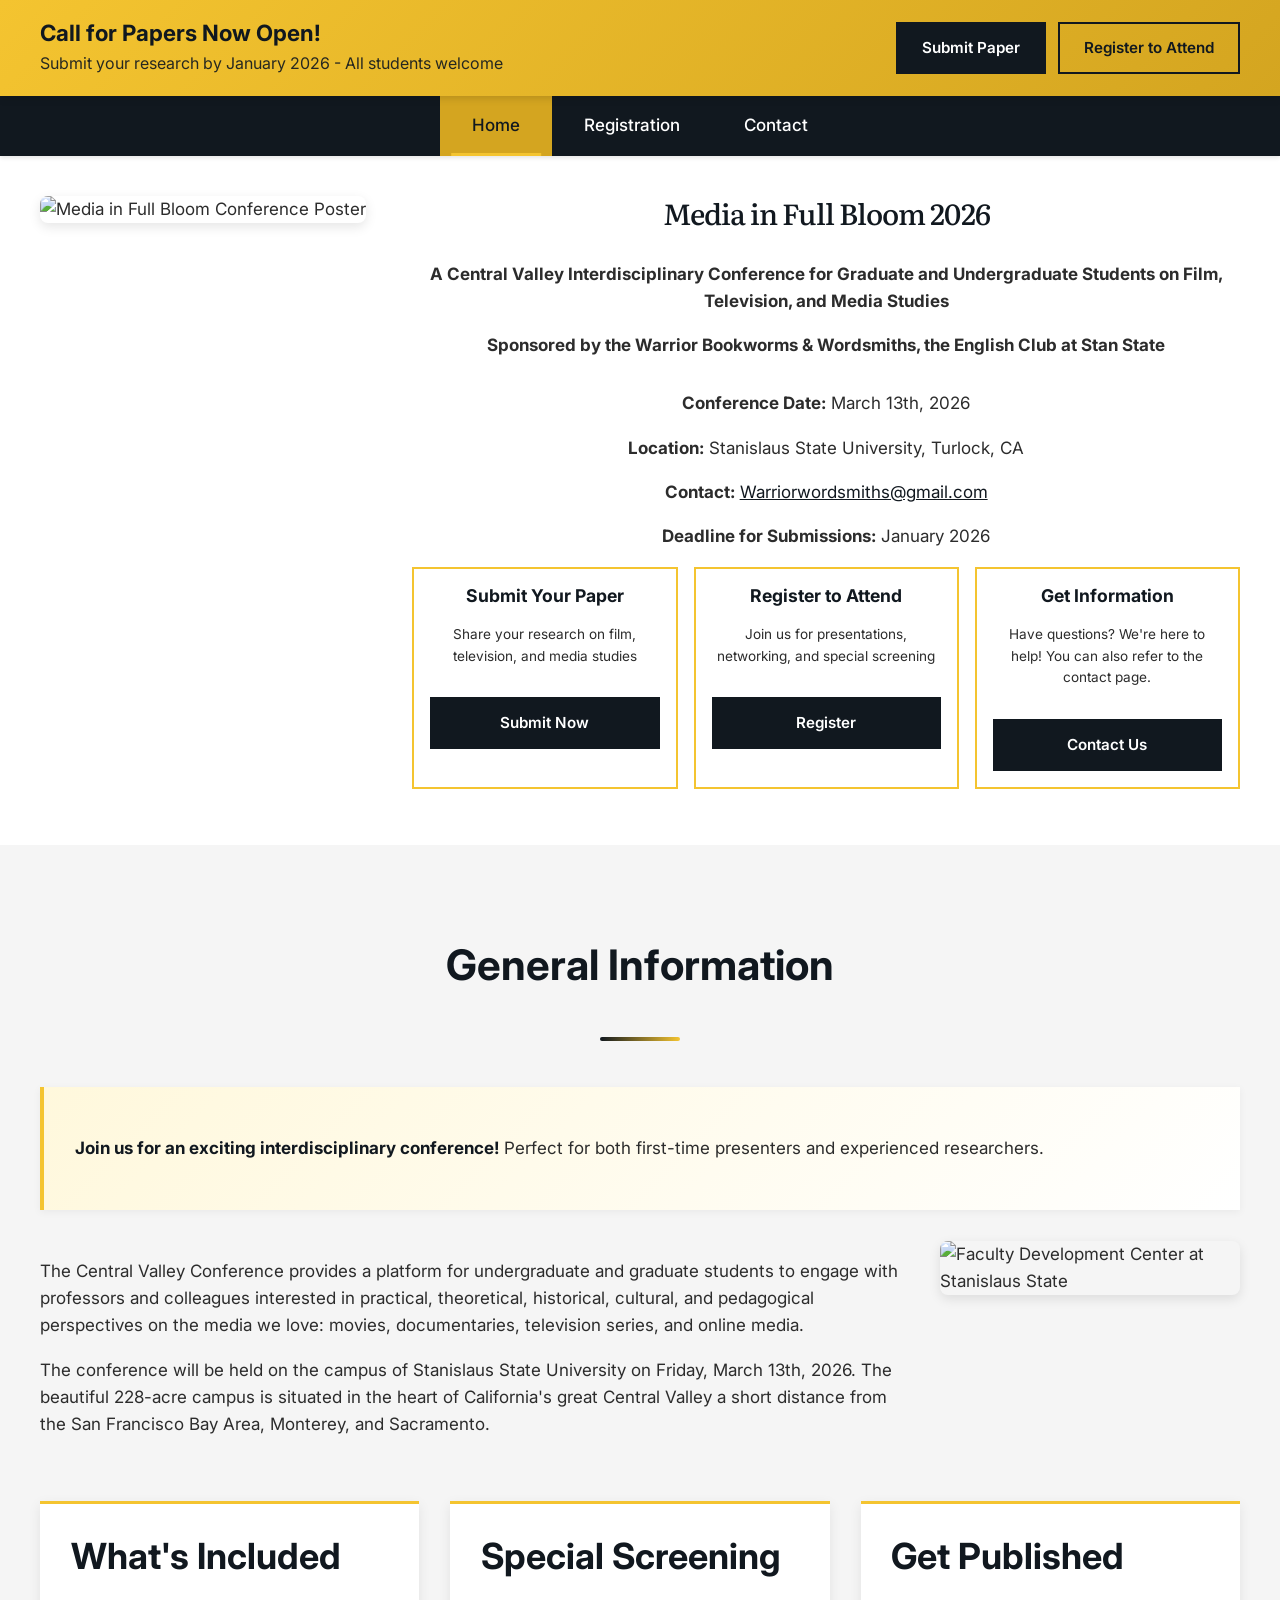
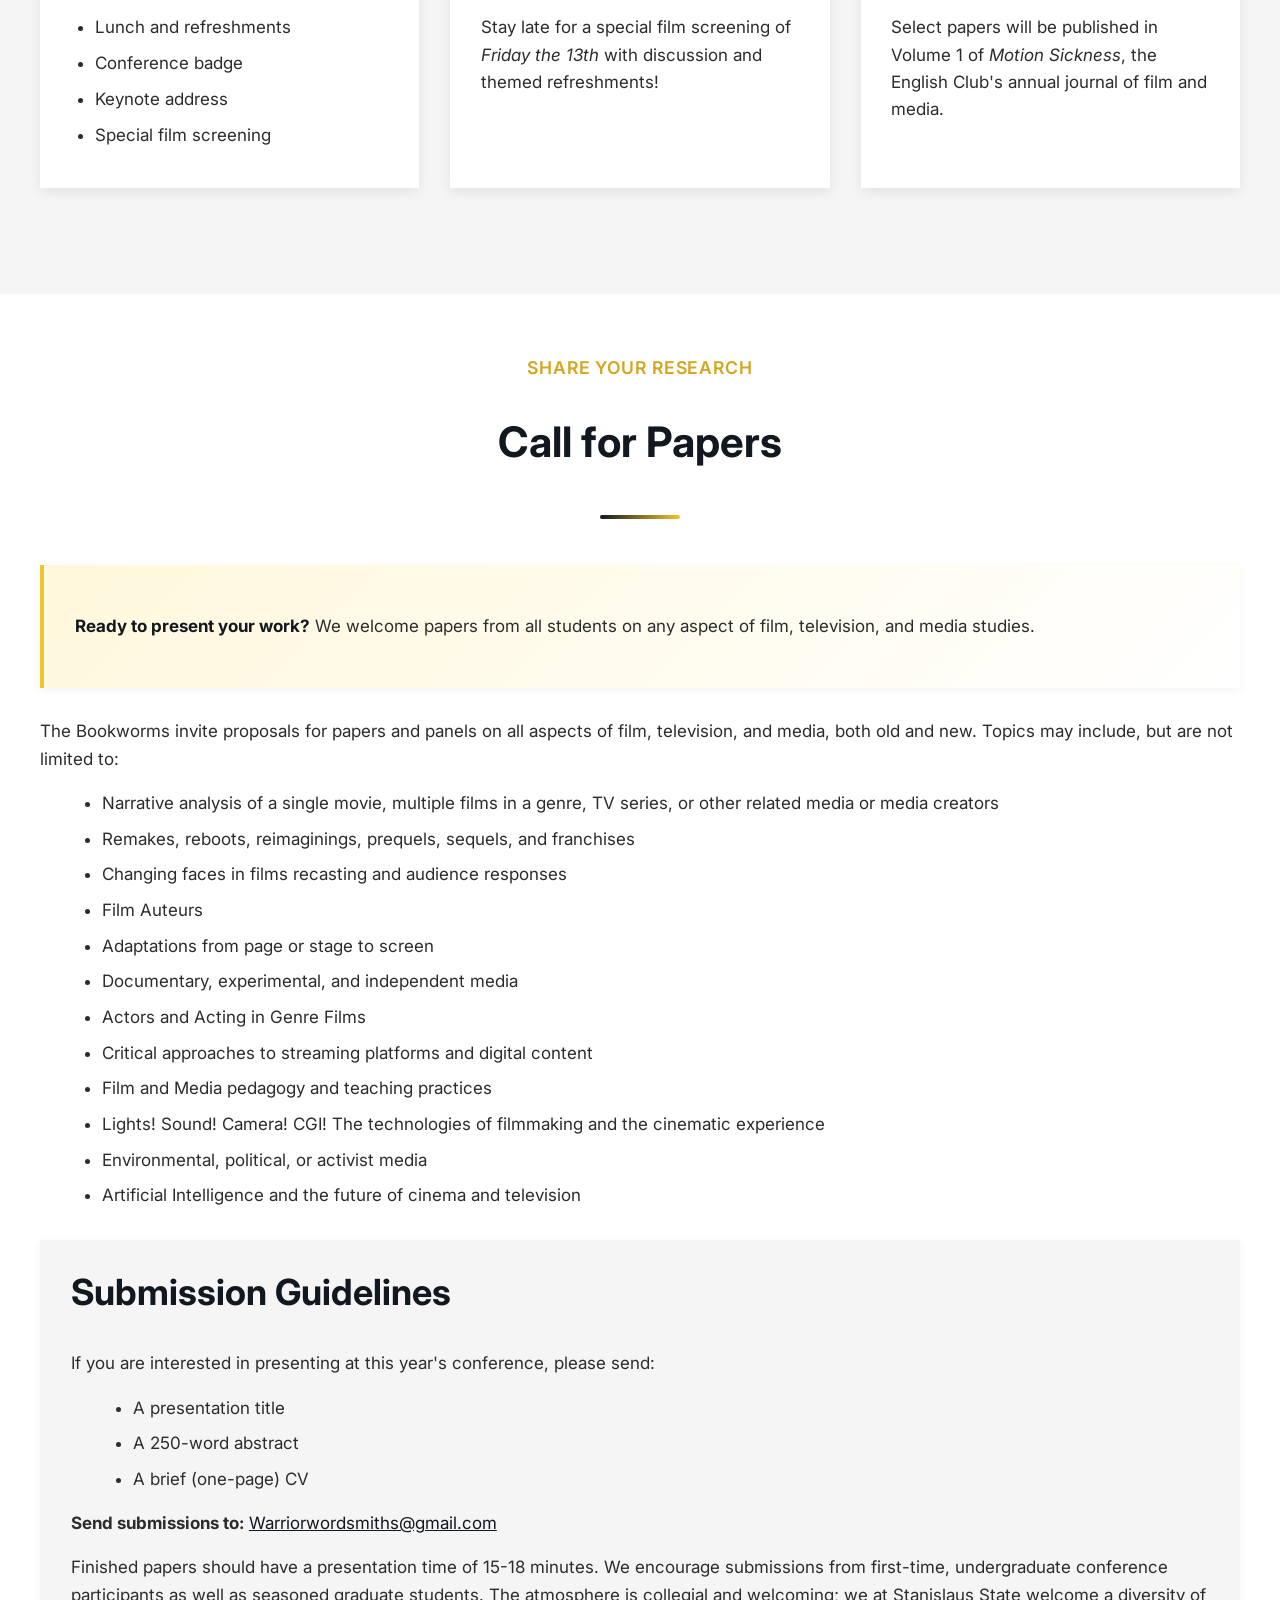
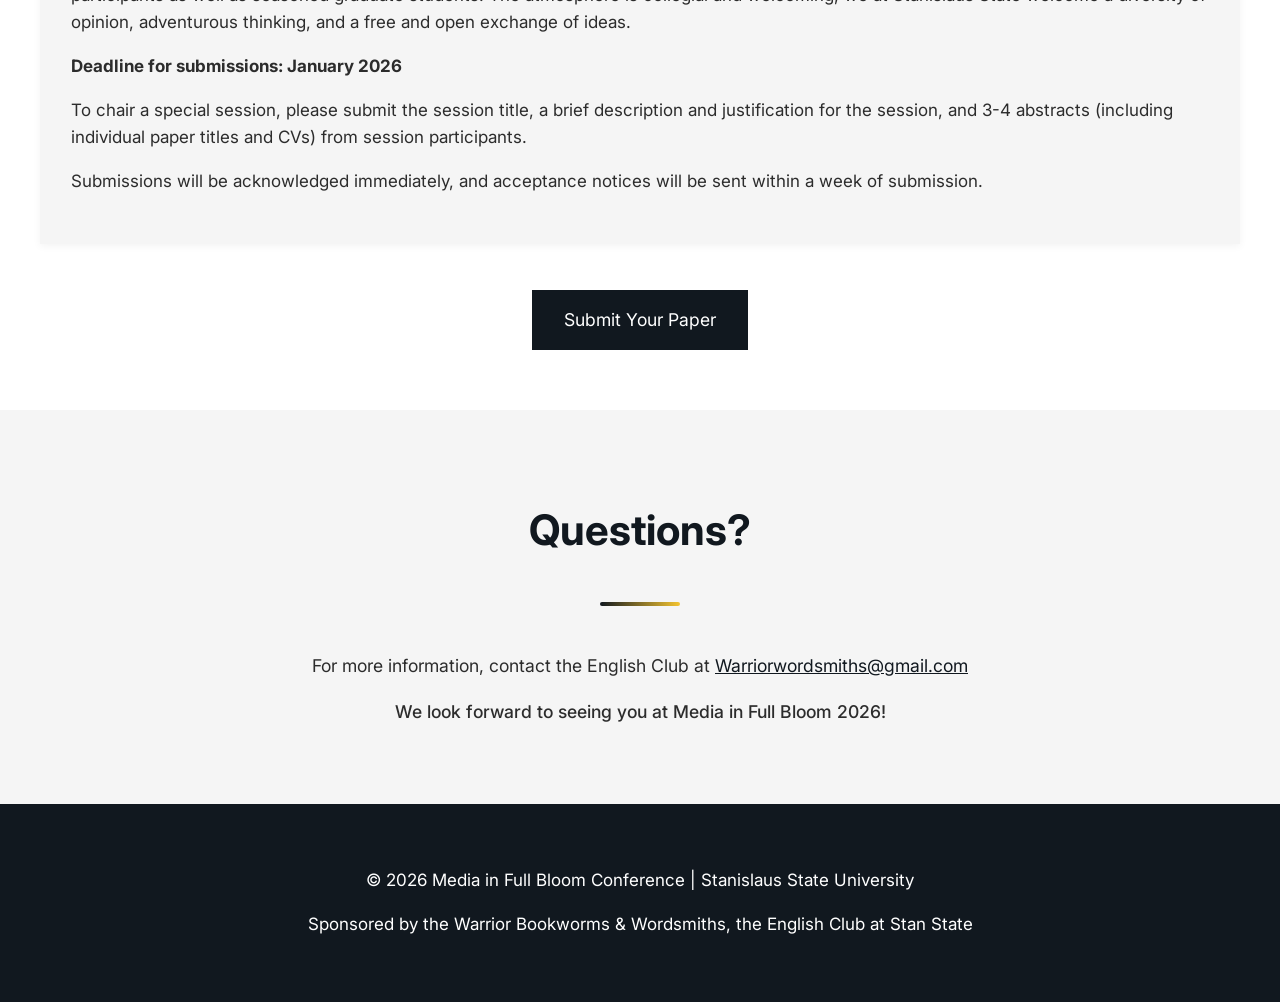
==== index.html @ eaf89dc1 "Add files via upload" ====
<!DOCTYPE html>
<html lang="en-US">
<head>
    <meta charset="UTF-8">
    <meta name="viewport" content="width=device-width, initial-scale=1">
    <title>Media in Full Bloom 2026 - Conference Information & Registration</title>
    <link rel="icon" type="image/png" href="assets/BWWS_logo.png">
    <link rel="apple-touch-icon" href="assets/BWWS_logo.png">
    <style>
        /* CSS Variables from Style Guide */
        :root {
            /* Colors */
            --wp--preset--color--primary: #11181F;
            --wp--preset--color--secondary: #11181F;
            --wp--preset--color--foreground: #2c2c2c;
            --wp--preset--color--background: #ffffff;
            --wp--preset--color--tertiary: #f5f5f5;
            --wp--preset--color--cta-banner: #f4c430;
            --wp--preset--color--cta-banner-dark: #d4a520;
            --wp--preset--color--success: #28a745;
            --wp--preset--color--highlight: #fff8dc;

            /* Fonts */
            --wp--preset--font-family--inter: Inter, system-ui, -apple-system, sans-serif;
            --wp--preset--font-family--literata: Literata, Georgia, serif;

            /* Font Sizes */
            --wp--preset--font-size--small: clamp(0.825rem, 0.825rem + ((1vw - 0.2rem) * 0.433), 1.0625rem);
            --wp--preset--font-size--medium: clamp(1rem, 1rem + ((1vw - 0.2rem) * 0.455), 1.25rem);
            --wp--preset--font-size--large: clamp(1.75rem, 1.75rem + ((1vw - 0.2rem) * 0.455), 2rem);
            --wp--preset--font-size--x-large: clamp(2.5rem, 2.5rem + ((1vw - 0.2rem) * 0.909), 3rem);

            /* Spacing */
            --wp--preset--spacing--20: 0.44rem;
            --wp--preset--spacing--30: 0.5rem;
            --wp--preset--spacing--40: 1rem;
            --wp--preset--spacing--50: clamp(1.5rem, 2.4096386vw, 2.0rem);
            --wp--preset--spacing--60: clamp(1.5rem, 3.6144578vw, 3.0rem);
            --wp--preset--spacing--70: clamp(2.0rem, 4.8192771vw, 4.0rem);
            --wp--preset--spacing--80: clamp(3.0rem, 7.2289157vw, 6.0rem);

            /* Layout */
            --wp--style--global--content-size: 620px;
            --wp--style--global--wide-size: 1200px;
            --wp--style--block-gap: var(--wp--preset--spacing--50);

            /* Root Padding */
            --wp--style--root--padding-top: 0px;
            --wp--style--root--padding-right: 40px;
            --wp--style--root--padding-bottom: 0px;
            --wp--style--root--padding-left: 40px;
        }

        /* Global Styles */
        * {
            box-sizing: border-box;
        }

        body {
            background-color: var(--wp--preset--color--background);
            color: var(--wp--preset--color--foreground);
            font-family: var(--wp--preset--font-family--inter);
            font-size: var(--wp--preset--font-size--small);
            font-style: normal;
            font-weight: 400;
            line-height: 1.6;
            margin: 0;
            padding: 0;
        }

        /* Typography */
        h1, h2, h3, h4, h5, h6 {
            font-family: var(--wp--preset--font-family--inter);
            font-style: normal;
            font-weight: 700;
            line-height: 1.2;
            color: var(--wp--preset--color--primary);
        }

        h1 {
            font-size: clamp(1.743rem, 1.743rem + ((1vw - 0.2rem) * 2.285), 3rem);
        }

        h2 {
            font-size: clamp(1.563rem, 1.563rem + ((1vw - 0.2rem) * 1.931), 2.625rem);
        }

        h3 {
            font-size: clamp(1.378rem, 1.378rem + ((1vw - 0.2rem) * 1.585), 2.25rem);
        }

        h4 {
            font-size: clamp(1.185rem, 1.185rem + ((1vw - 0.2rem) * 1.255), 1.875rem);
        }

        a:where(:not(.wp-element-button)) {
            color: var(--wp--preset--color--primary);
            text-decoration: underline;
        }

        a:where(:not(.wp-element-button)):hover {
            color: var(--wp--preset--color--cta-banner-dark);
            text-decoration: none;
        }

        /* Site Title */
        .wp-block-site-title {
            font-family: var(--wp--preset--font-family--literata);
            font-size: clamp(1.146rem, 1.146rem + ((1vw - 0.2rem) * 1.189), 1.8rem);
            font-style: normal;
            font-weight: 500;
            letter-spacing: -0.06rem;
            margin: 0;
        }

        .wp-block-site-title a {
            color: var(--wp--preset--color--primary);
            text-decoration: none;
            font-size: 5rem;
        }

        .wp-block-site-title a:hover {
            color: var(--wp--preset--color--foreground);
            text-decoration: underline;
        }

        /* Buttons */
        .wp-element-button, .wp-block-button__link {
            background-color: var(--wp--preset--color--primary);
            border-radius: 0;
            border-width: 0;
            color: var(--wp--preset--color--background);
            font-family: inherit;
            font-size: inherit;
            font-style: inherit;
            font-weight: inherit;
            letter-spacing: inherit;
            line-height: inherit;
            padding: calc(0.667em + 2px) calc(1.333em + 2px);
            text-decoration: none;
            text-transform: inherit;
            cursor: pointer;
            display: inline-block;
        }

        .wp-element-button:hover, .wp-block-button__link:hover {
            background-color: var(--wp--preset--color--cta-banner-dark);
            color: var(--wp--preset--color--primary);
        }

        /* Lists */
        ul, ol {
            padding-left: var(--wp--preset--spacing--70);
        }

        li {
            margin-bottom: 0.5em;
        }

        /* Layout Classes */
        .wp-site-blocks {
            padding-top: var(--wp--style--root--padding-top);
            padding-bottom: var(--wp--style--root--padding-bottom);
        }

        .has-global-padding {
            padding-right: var(--wp--style--root--padding-right);
            padding-left: var(--wp--style--root--padding-left);
        }

        .is-layout-constrained {
            max-width: var(--wp--style--global--wide-size);
            margin-left: auto;
            margin-right: auto;
        }

        .is-layout-constrained > * {
            max-width: var(--wp--style--global--content-size);
            margin-left: auto;
            margin-right: auto;
        }

        .is-layout-constrained > .alignwide {
            max-width: var(--wp--style--global--wide-size);
        }

        .is-layout-constrained > .alignfull {
            max-width: none;
        }

        .is-layout-flex {
            display: flex;
            gap: var(--wp--preset--spacing--50);
        }

        .is-layout-flex.is-nowrap {
            flex-wrap: nowrap;
        }

        .is-content-justification-space-between {
            justify-content: space-between;
        }

        .is-content-justification-center {
            justify-content: center;
        }

        .alignwide {
            width: 100%;
            max-width: var(--wp--style--global--wide-size);
        }

        .alignfull {
            width: 100%;
            max-width: none;
        }

        .has-text-align-center {
            text-align: center;
        }

        /* Background Colors */
        .has-background {
            padding: var(--wp--preset--spacing--50);
        }

        .has-tertiary-background-color {
            background-color: var(--wp--preset--color--tertiary);
        }

        .has-primary-background-color {
            background-color: var(--wp--preset--color--primary);
        }

        /* Spacing Utilities */
        .wp-block-spacer {
            clear: both;
        }

        /* Custom styles for hero section with image */
        .hero-section {
            display: flex;
            gap: var(--wp--preset--spacing--60);
            align-items: flex-start;
            flex-wrap: wrap;
        }

        .hero-image {
            flex: 0 0 auto;
            max-width: 500px;
        }

        .hero-image img {
            width: 100%;
            height: auto;
            border-radius: 8px;
            box-shadow: 0 4px 12px rgba(0,0,0,0.1);
        }

        .hero-content {
            flex: 1 1 400px;
            min-width: 300px;
        }

        .info-box {
            background-color: var(--wp--preset--color--tertiary);
            padding: var(--wp--preset--spacing--50);
            border-radius: 0;
            margin-top: var(--wp--preset--spacing--50);
            margin-bottom: var(--wp--preset--spacing--50);
            box-shadow: 0 2px 8px rgba(0,0,0,0.05);
        }

        .info-box h3 {
            margin-top: 0;
            color: var(--wp--preset--color--primary);
        }

        /* CTA Banner Styles */
        .cta-banner {
            background: linear-gradient(135deg, var(--wp--preset--color--cta-banner) 0%, var(--wp--preset--color--cta-banner-dark) 100%);
            color: var(--wp--preset--color--primary);
            padding: 1.25rem 2rem;
            text-align: center;
            box-shadow: 0 2px 8px rgba(0,0,0,0.15);
            position: relative;
            z-index: 100;
        }

        .cta-banner-content {
            max-width: var(--wp--style--global--wide-size);
            margin: 0 auto;
            display: flex;
            align-items: center;
            justify-content: space-between;
            flex-wrap: wrap;
            gap: 1rem;
        }

        .cta-banner-text {
            flex: 1 1 300px;
            text-align: left;
        }

        .cta-banner-text h3 {
            margin: 0 0 0.25rem 0;
            font-size: clamp(1.1rem, 2vw, 1.4rem);
            color: var(--wp--preset--color--primary);
        }

        .cta-banner-text p {
            margin: 0;
            font-size: clamp(0.9rem, 1.5vw, 1rem);
            opacity: 0.9;
        }

        .cta-banner-actions {
            display: flex;
            gap: 0.75rem;
            flex-wrap: wrap;
            justify-content: center;
        }

        .cta-button {
            background-color: var(--wp--preset--color--primary);
            color: var(--wp--preset--color--background);
            padding: 0.75rem 1.5rem;
            border-radius: 0;
            text-decoration: none;
            font-weight: 600;
            font-size: 0.95rem;
            transition: all 0.3s ease;
            border: 2px solid var(--wp--preset--color--primary);
            display: inline-block;
            white-space: nowrap;
        }

        .cta-button:hover {
            background-color: var(--wp--preset--color--cta-banner-dark);
            border-color: var(--wp--preset--color--cta-banner-dark);
            transform: translateY(-2px);
            box-shadow: 0 4px 12px rgba(0,0,0,0.2);
        }

        .cta-button.secondary {
            background-color: transparent;
            color: var(--wp--preset--color--primary);
            border: 2px solid var(--wp--preset--color--primary);
        }

        .cta-button.secondary:hover {
            background-color: var(--wp--preset--color--primary);
            color: var(--wp--preset--color--background);
        }

        /* Navigation Styles */
        .main-navigation {
            background-color: var(--wp--preset--color--primary);
            padding: 0;
            position: sticky;
            top: 0;
            z-index: 99;
            box-shadow: 0 2px 4px rgba(0,0,0,0.1);
        }

        .main-navigation ul {
            list-style: none;
            margin: 0;
            padding: 0;
            display: flex;
            justify-content: center;
            gap: 0;
            flex-wrap: wrap;
        }

        .main-navigation li {
            margin: 0;
        }

        .main-navigation a {
            display: block;
            padding: 1rem 2rem;
            color: var(--wp--preset--color--background);
            text-decoration: none;
            font-weight: 500;
            transition: all 0.3s ease;
            position: relative;
        }

        .main-navigation a::after {
            content: '';
            position: absolute;
            bottom: 0;
            left: 50%;
            width: 0;
            height: 3px;
            background-color: var(--wp--preset--color--cta-banner);
            transition: all 0.3s ease;
            transform: translateX(-50%);
        }

        .main-navigation a:hover::after,
        .main-navigation a.active::after {
            width: 80%;
        }

        .main-navigation a:hover,
        .main-navigation a.active {
            background-color: var(--wp--preset--color--cta-banner-dark);
            color: var(--wp--preset--color--primary);
        }

        /* Page sections */
        .page-section {
            display: none;
        }

        .page-section.active {
            display: block;
        }

        /* Center all main headings */
        main h2 {
            text-align: center;
        }

        /* Hero content center alignment */
        .hero-content {
            text-align: center;
        }

        /* Full-width footer */
        footer.wp-block-template-part {
            width: 100vw;
            position: relative;
            left: 50%;
            right: 50%;
            margin-left: -50vw;
            margin-right: -50vw;
        }

        footer.wp-block-template-part .wp-block-group {
            width: 100%;
            max-width: 100%;
        }

        /* Section Headers with Visual Flair */
        .section-header {
            text-align: center;
            margin-bottom: var(--wp--preset--spacing--60);
            position: relative;
            padding-bottom: var(--wp--preset--spacing--40);
        }

        .section-header::after {
            content: '';
            position: absolute;
            bottom: 0;
            left: 50%;
            transform: translateX(-50%);
            width: 80px;
            height: 4px;
            background: linear-gradient(90deg, var(--wp--preset--color--primary), var(--wp--preset--color--cta-banner));
            border-radius: 2px;
        }

        .section-tagline {
            color: var(--wp--preset--color--cta-banner-dark);
            font-weight: 600;
            font-size: clamp(0.9rem, 1.5vw, 1.1rem);
            text-transform: uppercase;
            letter-spacing: 0.05em;
            margin-bottom: 0.5rem;
        }

        /* Highlight Boxes */
        .highlight-box {
            background: linear-gradient(135deg, var(--wp--preset--color--highlight) 0%, #ffffff 100%);
            border-left: 4px solid var(--wp--preset--color--cta-banner);
            padding: var(--wp--preset--spacing--50);
            margin: var(--wp--preset--spacing--50) 0;
            border-radius: 0;
            box-shadow: 0 2px 8px rgba(0,0,0,0.05);
        }

        .highlight-box strong {
            color: var(--wp--preset--color--primary);
        }

        /* Featured Content Boxes */
        .featured-grid {
            display: grid;
            grid-template-columns: repeat(auto-fit, minmax(280px, 1fr));
            gap: var(--wp--preset--spacing--50);
            margin: var(--wp--preset--spacing--60) 0;
        }

        .featured-card {
            background: var(--wp--preset--color--background);
            border-radius: 0;
            padding: var(--wp--preset--spacing--50);
            box-shadow: 0 4px 12px rgba(0,0,0,0.08);
            transition: all 0.3s ease;
            border-top: 3px solid var(--wp--preset--color--cta-banner);
        }

        .featured-card:hover {
            transform: translateY(-4px);
            box-shadow: 0 8px 24px rgba(0,0,0,0.12);
        }

        .featured-card h3 {
            color: var(--wp--preset--color--primary);
            margin-top: 0;
        }

        /* Mobile Responsive Improvements */
        @media (max-width: 768px) {
            :root {
                --wp--style--root--padding-right: 20px;
                --wp--style--root--padding-left: 20px;
            }

            .cta-banner {
                padding: 1rem 1rem;
            }

            .cta-banner-content {
                flex-direction: column;
                text-align: center;
            }

            .cta-banner-text {
                text-align: center;
            }

            .cta-banner-actions {
                width: 100%;
                flex-direction: column;
            }

            .cta-button {
                width: 100%;
                text-align: center;
            }

            .main-navigation a {
                padding: 0.875rem 1.25rem;
                font-size: 0.9rem;
            }

            .hero-section {
                gap: var(--wp--preset--spacing--50);
                flex-direction: column;
            }

            .hero-image {
                max-width: 100%;
            }

            .featured-grid {
                grid-template-columns: 1fr;
            }

            h1 {
                font-size: clamp(1.5rem, 5vw, 2.5rem) !important;
            }

            .wp-block-site-title a {
                font-size: 2.5rem !important;
            }
        }

        @media (max-width: 480px) {
            .main-navigation ul {
                flex-direction: column;
                width: 100%;
            }

            .main-navigation li {
                width: 100%;
            }

            .main-navigation a {
                padding: 1rem;
                border-bottom: 1px solid rgba(255,255,255,0.1);
            }

            .cta-banner-text h3 {
                font-size: 1.1rem;
            }

            .cta-banner-text p {
                font-size: 0.85rem;
            }
        }

        /* Smooth Scroll Behavior */
        html {
            scroll-behavior: smooth;
        }

        /* Quick action cards */
        .action-cards {
            display: grid;
            grid-template-columns: repeat(auto-fit, minmax(250px, 1fr));
            gap: var(--wp--preset--spacing--50);
            margin: var(--wp--preset--spacing--60) 0;
        }

        .action-card {
            background: var(--wp--preset--color--background);
            border: 2px solid var(--wp--preset--color--cta-banner);
            border-radius: 0;
            padding: var(--wp--preset--spacing--50);
            text-align: center;
            transition: all 0.3s ease;
        }


        .action-card h3 {
            color: var(--wp--preset--color--primary);
            margin-top: 0;
        }

        .action-card .cta-button {
            margin-top: 1rem;
            width: 100%;
        }

        /* Smaller action cards in hero */
        .hero-content .action-cards {
            grid-template-columns: repeat(auto-fit, minmax(180px, 1fr));
            gap: var(--wp--preset--spacing--40);
            margin: var(--wp--preset--spacing--40) 0;
        }

        .hero-content .action-card {
            padding: var(--wp--preset--spacing--40);
        }

        .hero-content .action-card h3 {
            font-size: 1.1rem;
        }

        .hero-content .action-card p {
            font-size: 0.85rem;
        }

        /* Two-column layout for registration */
        .registration-columns {
            display: grid;
            grid-template-columns: repeat(2, 1fr);
            gap: var(--wp--preset--spacing--50);
            margin-top: var(--wp--preset--spacing--50);
        }

        .registration-column {
            background: var(--wp--preset--color--background);
            padding: var(--wp--preset--spacing--50);
            border-radius: 0;
            box-shadow: 0 2px 8px rgba(0,0,0,0.08);
        }

        /* Conference info with image */
        .conference-info-section {
            display: flex;
            gap: var(--wp--preset--spacing--50);
            align-items: flex-start;
            margin: var(--wp--preset--spacing--50) 0;
        }

        .conference-info-text {
            flex: 1;
        }

        .conference-info-image {
            flex: 0 0 300px;
        }

        .conference-info-image img {
            width: 100%;
            height: auto;
            border-radius: 0.5rem;
            box-shadow: 0 4px 12px rgba(0,0,0,0.1);
        }

        /* Registration page image */
        .registration-featured-image {
            text-align: center;
            margin: var(--wp--preset--spacing--60) 0;
        }

        .registration-featured-image img {
            max-width: 400px;
            width: 100%;
            height: auto;
            border-radius: 0.5rem;
            box-shadow: 0 4px 12px rgba(0,0,0,0.1);
        }

        /* Contact page logo */
        .contact-logo {
            text-align: center;
            margin: var(--wp--preset--spacing--60) 0;
        }

        .contact-logo img {
            max-width: 300px;
            width: 100%;
            height: auto;
        }

        @media (max-width: 768px) {
            .registration-columns {
                grid-template-columns: 1fr;
            }

            .conference-info-section {
                flex-direction: column;
            }

            .conference-info-image {
                flex: 0 0 auto;
                max-width: 100%;
            }

            .hero-content .action-cards {
                grid-template-columns: 1fr;
            }
        }
    </style>
    <link rel="preconnect" href="https://fonts.googleapis.com">
    <link rel="preconnect" href="https://fonts.gstatic.com" crossorigin>
    <link href="https://fonts.googleapis.com/css2?family=Inter:wght@400;500;700&family=Literata:wght@400;500;700&display=swap" rel="stylesheet">
</head>

<body>
    <div class="wp-site-blocks">
        <!-- CTA Banner -->
        <div class="cta-banner">
            <div class="cta-banner-content">
                <div class="cta-banner-text">
                    <h3>Call for Papers Now Open!</h3>
                    <p>Submit your research by January 2026 - All students welcome</p>
                </div>
                <div class="cta-banner-actions">
                    <a href="#call-for-papers" class="cta-button">Submit Paper</a>
                    <a href="#registration" class="cta-button secondary nav-link" data-page="registration">Register to Attend</a>
                </div>
            </div>
        </div>

        <!-- Navigation Menu -->
        <nav class="main-navigation">
            <ul>
                <li><a href="#home" class="nav-link active" data-page="home">Home</a></li>
                <li><a href="#registration" class="nav-link" data-page="registration">Registration</a></li>
                <li><a href="#contact" class="nav-link" data-page="contact">Contact</a></li>
            </ul>
        </nav>

        <!-- Main Content -->
        <main>
            <!-- HOME PAGE -->
            <div class="page-section active" id="home-page">
                <!-- Hero Section with Poster and Introduction -->
                <div class="wp-block-group alignfull has-global-padding is-layout-constrained" style="padding-top:40px;padding-right:40px;padding-bottom:40px;padding-left:40px;">
                    <div class="alignwide">
                        <div class="hero-section">
                            <div class="hero-image">
                                <img src="assets/mfb_poster.png" alt="Media in Full Bloom Conference Poster">
                            </div>
                            <div class="hero-content">
                                <h1 class="wp-block-site-title" style="margin-bottom:var(--wp--preset--spacing--50);">Media in Full Bloom 2026</h1>
                                <p><strong>A Central Valley Interdisciplinary Conference for Graduate and Undergraduate Students on Film, Television, and Media Studies</strong></p>
                                <p><strong>Sponsored by the Warrior Bookworms & Wordsmiths, the English Club at Stan State</strong></p>

                                <div style="margin-top:var(--wp--preset--spacing--50);">
                                    <p><strong>Conference Date:</strong> March 13th, 2026</p>
                                    <p><strong>Location:</strong> Stanislaus State University, Turlock, CA</p>
                                    <p><strong>Contact:</strong> <a href="mailto:Warriorwordsmiths@gmail.com">Warriorwordsmiths@gmail.com</a></p>
                                    <p><strong>Deadline for Submissions:</strong> January 2026</p>
                                </div>

                                <!-- Quick Actions -->
                                <div class="action-cards">
                                    <div class="action-card">
                                        <h3>Submit Your Paper</h3>
                                        <p>Share your research on film, television, and media studies</p>
                                        <a href="mailto:Warriorwordsmiths@gmail.com?subject=Conference Paper Submission" class="cta-button">Submit Now</a>
                                    </div>
                                    <div class="action-card">
                                        <h3>Register to Attend</h3>
                                        <p>Join us for presentations, networking, and special screening</p>
                                        <a href="#registration" class="cta-button nav-link" data-page="registration">Register</a>
                                    </div>
                                    <div class="action-card">
                                        <h3>Get Information</h3>
                                        <p>Have questions? We're here to help! You can also refer to the contact page.</p>
                                        <a href="#contact" class="cta-button nav-link" data-page="contact">Contact Us</a>
                                    </div>
                                </div>
                            </div>
                        </div>
                    </div>
                </div>


            <!-- General Information -->
            <div class="wp-block-group alignfull has-tertiary-background-color has-background has-global-padding is-layout-constrained" style="padding-top:60px;padding-right:40px;padding-bottom:60px;padding-left:40px;">
                <div class="alignwide">
                    <div class="section-header">
                        <h2>General Information</h2>
                    </div>

                    <div class="highlight-box">
                        <p><strong>Join us for an exciting interdisciplinary conference!</strong> Perfect for both first-time presenters and experienced researchers.</p>
                    </div>

                    <div class="conference-info-section">
                        <div class="conference-info-text">
                            <p>The Central Valley Conference provides a platform for undergraduate and graduate students to engage with professors and colleagues interested in practical, theoretical, historical, cultural, and pedagogical perspectives on the media we love: movies, documentaries, television series, and online media.</p>

                            <p>The conference will be held on the campus of Stanislaus State University on Friday, March 13th, 2026. The beautiful 228-acre campus is situated in the heart of California's great Central Valley a short distance from the San Francisco Bay Area, Monterey, and Sacramento.</p>
                        </div>
                        <div class="conference-info-image">
                            <img src="assets/faculty_development_center.png" alt="Faculty Development Center at Stanislaus State">
                        </div>
                    </div>

                    <div class="featured-grid">
                        <div class="featured-card">
                            <h3>What's Included</h3>
                            <ul style="padding-left: 1.5rem; margin: 0; text-align: left;">
                                <li>Lunch and refreshments</li>
                                <li>Conference badge</li>
                                <li>Keynote address</li>
                                <li>Special film screening</li>
                            </ul>
                        </div>
                        <div class="featured-card">
                            <h3>Special Screening</h3>
                            <p>Stay late for a special film screening of <em>Friday the 13th</em> with discussion and themed refreshments!</p>
                        </div>
                        <div class="featured-card">
                            <h3>Get Published</h3>
                            <p>Select papers will be published in Volume 1 of <em>Motion Sickness</em>, the English Club's annual journal of film and media.</p>
                        </div>
                    </div>
                </div>
            </div>

            <!-- Call for Papers -->
            <div id="call-for-papers" class="wp-block-group alignfull has-global-padding is-layout-constrained" style="padding-top:60px;padding-right:40px;padding-bottom:60px;padding-left:40px;">
                <div class="alignwide">
                    <div class="section-header">
                        <div class="section-tagline">Share Your Research</div>
                        <h2>Call for Papers</h2>
                    </div>

                    <div class="highlight-box">
                        <p><strong>Ready to present your work?</strong> We welcome papers from all students on any aspect of film, television, and media studies.</p>
                    </div>

                    <p>The Bookworms invite proposals for papers and panels on all aspects of film, television, and media, both old and new. Topics may include, but are not limited to:</p>

                    <ul>
                        <li>Narrative analysis of a single movie, multiple films in a genre, TV series, or other related media or media creators</li>
                        <li>Remakes, reboots, reimaginings, prequels, sequels, and franchises</li>
                        <li>Changing faces in films recasting and audience responses</li>
                        <li>Film Auteurs</li>
                        <li>Adaptations from page or stage to screen</li>
                        <li>Documentary, experimental, and independent media</li>
                        <li>Actors and Acting in Genre Films</li>
                        <li>Critical approaches to streaming platforms and digital content</li>
                        <li>Film and Media pedagogy and teaching practices</li>
                        <li>Lights! Sound! Camera! CGI! The technologies of filmmaking and the cinematic experience</li>
                        <li>Environmental, political, or activist media</li>
                        <li>Artificial Intelligence and the future of cinema and television</li>
                    </ul>

                    <div class="info-box">
                        <h3>Submission Guidelines</h3>
                        <p>If you are interested in presenting at this year's conference, please send:</p>
                        <ul>
                            <li>A presentation title</li>
                            <li>A 250-word abstract</li>
                            <li>A brief (one-page) CV</li>
                        </ul>
                        <p><strong>Send submissions to:</strong> <a href="mailto:Warriorwordsmiths@gmail.com">Warriorwordsmiths@gmail.com</a></p>

                        <p>Finished papers should have a presentation time of 15-18 minutes. We encourage submissions from first-time, undergraduate conference participants as well as seasoned graduate students. The atmosphere is collegial and welcoming; we at Stanislaus State welcome a diversity of opinion, adventurous thinking, and a free and open exchange of ideas.</p>

                        <p><strong>Deadline for submissions: January 2026</strong></p>

                        <p>To chair a special session, please submit the session title, a brief description and justification for the session, and 3-4 abstracts (including individual paper titles and CVs) from session participants.</p>

                        <p>Submissions will be acknowledged immediately, and acceptance notices will be sent within a week of submission.</p>
                    </div>

                    <div style="text-align: center; margin-top: var(--wp--preset--spacing--60);">
                        <a href="mailto:Warriorwordsmiths@gmail.com?subject=Conference Paper Submission" class="wp-element-button" style="font-size: 1.1rem; padding: 1rem 2rem;">Submit Your Paper</a>
                    </div>
                </div>
            </div>

                <!-- Questions Section -->
                <div class="wp-block-group alignfull has-tertiary-background-color has-background has-global-padding is-layout-constrained" style="padding-top:60px;padding-right:40px;padding-bottom:60px;padding-left:40px;">
                    <div class="alignwide has-text-align-center">
                        <div class="section-header">
                            <h2>Questions?</h2>
                        </div>
                        <p style="font-size: 1.1rem;">For more information, contact the English Club at <a href="mailto:Warriorwordsmiths@gmail.com">Warriorwordsmiths@gmail.com</a></p>
                        <p style="font-size: 1.1rem; font-weight: 500;">We look forward to seeing you at Media in Full Bloom 2026!</p>
                    </div>
                </div>
            </div>

            <!-- REGISTRATION PAGE -->
            <div class="page-section" id="registration-page">
                <div class="wp-block-group alignfull has-global-padding is-layout-constrained" style="padding-top:60px;padding-right:40px;padding-bottom:60px;padding-left:40px;">
                    <div class="alignwide">
                        <div class="section-header">
                            <div class="section-tagline">Join Us</div>
                            <h2>Registration Information</h2>
                        </div>

                        <div class="highlight-box">
                            <p><strong>Secure your spot at Media in Full Bloom 2026!</strong> Registration fee is just $35 and includes lunch, refreshments, keynote access, and special film screening.</p>
                        </div>

                        <div style="text-align: center; margin: var(--wp--preset--spacing--60) 0;">
                            <h3 style="font-size: 2.5rem; color: var(--wp--preset--color--primary);">$35.00</h3>
                            <p style="font-size: 1.1rem;">Conference Fee</p>
                        </div>

                        <div class="registration-columns">
                            <div class="registration-column">
                                <h3>Your Registration Includes</h3>
                                <ul style="text-align: left; padding-left: 1.5rem;">
                                    <li>Lunch and refreshments</li>
                                    <li>Conference badge</li>
                                    <li>Keynote speaker presentation</li>
                                    <li>Access to screening of <em>Friday the 13th</em></li>
                                    <li>Opportunity to submit your conference essay to <em>Motion Sickness</em>, Vol. 1</li>
                                </ul>
                            </div>

                            <div class="registration-column">
                                <h3>Payment Options</h3>

                                <h4>Option 1: Credit Card</h4>
                                <p>Pay online via credit card: <strong>[JOEY PUT LINK HERE]</strong></p>

                                <h4 style="margin-top: 1.5rem;">Option 2: Cash or Check</h4>
                                <p>Send cash or check to:</p>
                                <p style="padding-left:var(--wp--preset--spacing--40);">
                                    CSU Stanislaus<br>
                                    ATTN: English Department<br>
                                    One University Circle<br>
                                    Turlock, CA 95382
                                </p>
                            </div>
                        </div>

                        <div style="text-align: center; margin-top: var(--wp--preset--spacing--60);">
                            <p style="font-size: 1.1rem; margin-bottom: 1rem;">Questions about registration?</p>
                            <a href="#contact" class="wp-element-button nav-link" data-page="contact" style="font-size: 1.1rem; padding: 1rem 2rem;">Contact Us</a>
                        </div>
                    </div>
                </div>
            </div>

            <!-- CONTACT PAGE -->
            <div class="page-section" id="contact-page">
                <div class="wp-block-group alignfull has-global-padding is-layout-constrained" style="padding-top:60px;padding-right:40px;padding-bottom:60px;padding-left:40px;">
                    <div class="alignwide has-text-align-center">
                        <div class="section-header">
                            <div class="section-tagline">Get In Touch</div>
                            <h2>Contact Us</h2>
                        </div>

                        <div class="conference-info-section">
                            <div class="conference-info-text">
                                <p style="font-size: 1.1rem;">For more information about the Media in Full Bloom 2026 Conference, please contact the English Club:</p>

                                <div style="margin-top:var(--wp--preset--spacing--50);margin-bottom:var(--wp--preset--spacing--50);">
                                    <p style="font-size: 1.2rem;"><strong>Email:</strong> <a href="mailto:Warriorwordsmiths@gmail.com">Warriorwordsmiths@gmail.com</a></p>
                                </div>
                            </div>
                            <div class="conference-info-image">
                                <img src="assets/BWWS_logo.png" alt="Warrior Bookworms & Wordsmiths Logo">
                            </div>
                        </div>

                        <div class="info-box">
                            <h3>Conference Details</h3>
                            <p><strong>Conference Date:</strong> March 13th, 2026</p>
                            <p><strong>Location:</strong> Stanislaus State University, Turlock, CA</p>
                            <p><strong>Deadline for Submissions:</strong> January 2026</p>
                        </div>

                        <div class="action-cards" style="margin-top: var(--wp--preset--spacing--60);">
                            <div class="action-card">
                                <h3>Submit a Paper</h3>
                                <p>Email your proposal today</p>
                                <a href="mailto:Warriorwordsmiths@gmail.com?subject=Conference Paper Submission" class="cta-button">Submit Now</a>
                            </div>
                            <div class="action-card">
                                <h3>Register</h3>
                                <p>Secure your conference spot</p>
                                <a href="#registration" class="cta-button nav-link" data-page="registration">Register Now</a>
                            </div>
                        </div>

                        <p style="margin-top:var(--wp--preset--spacing--60); font-size: 1.2rem; font-weight: 500;">We look forward to seeing you at Media in Full Bloom 2026!</p>
                    </div>
                </div>
            </div>
        </main>

        <!-- Footer -->
        <footer class="wp-block-template-part">
            <div class="wp-block-group has-primary-background-color has-background is-layout-constrained" style="padding-top:var(--wp--preset--spacing--60);padding-bottom:var(--wp--preset--spacing--60);color:#ffffff;">
                <div class="alignwide has-text-align-center" style="color:#ffffff;">
                    <p style="color:#ffffff;">© 2026 Media in Full Bloom Conference | Stanislaus State University</p>
                    <p style="color:#ffffff;">Sponsored by the Warrior Bookworms & Wordsmiths, the English Club at Stan State</p>
                </div>
            </div>
        </footer>
    </div>

    <script>
        // Navigation functionality
        document.addEventListener('DOMContentLoaded', function() {
            const navLinks = document.querySelectorAll('.nav-link');
            const pageSections = document.querySelectorAll('.page-section');

            navLinks.forEach(link => {
                link.addEventListener('click', function(e) {
                    e.preventDefault();

                    const targetPage = this.getAttribute('data-page');

                    // Remove active class from all nav links
                    navLinks.forEach(navLink => navLink.classList.remove('active'));

                    // Add active class to clicked link
                    this.classList.add('active');

                    // Hide all page sections
                    pageSections.forEach(section => section.classList.remove('active'));

                    // Show target page section
                    const targetSection = document.getElementById(targetPage + '-page');
                    if (targetSection) {
                        targetSection.classList.add('active');
                    }

                    // Scroll to top
                    window.scrollTo({ top: 0, behavior: 'smooth' });
                });
            });
        });
    </script>
</body>
</html>
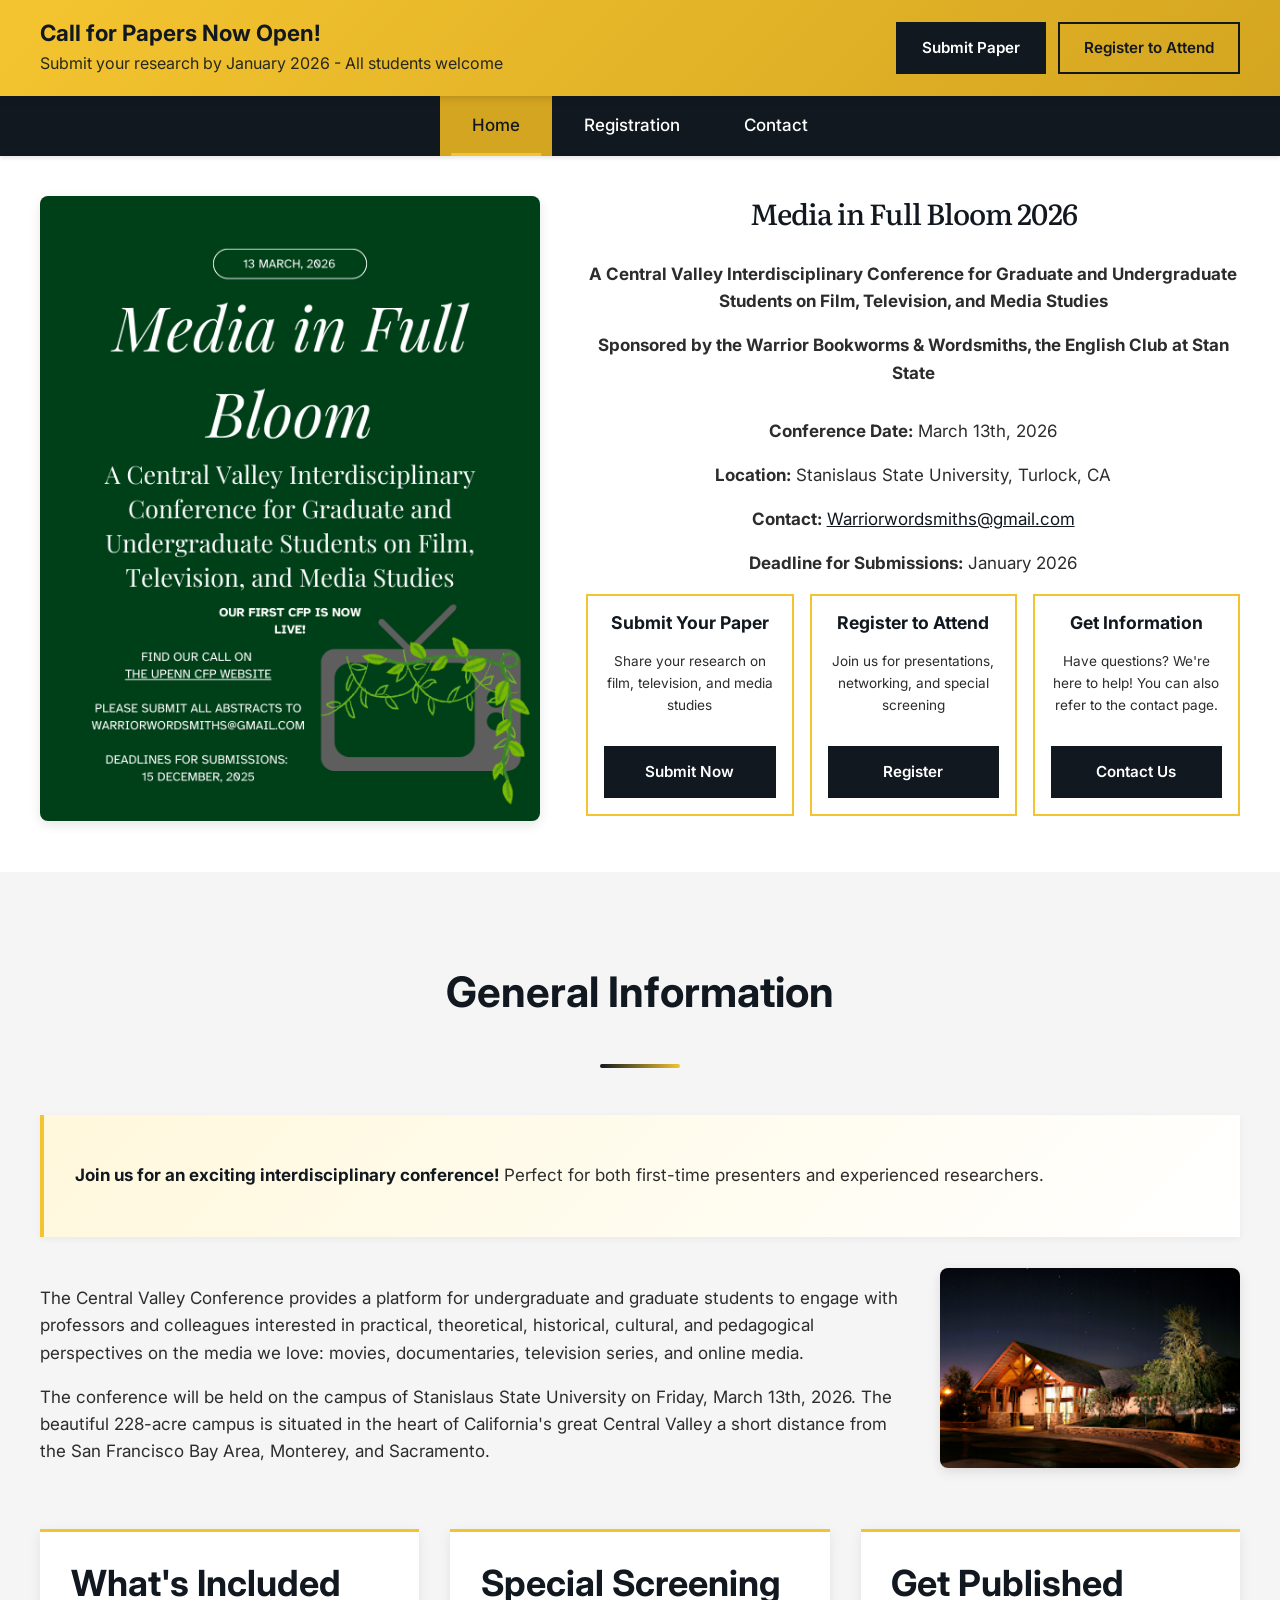
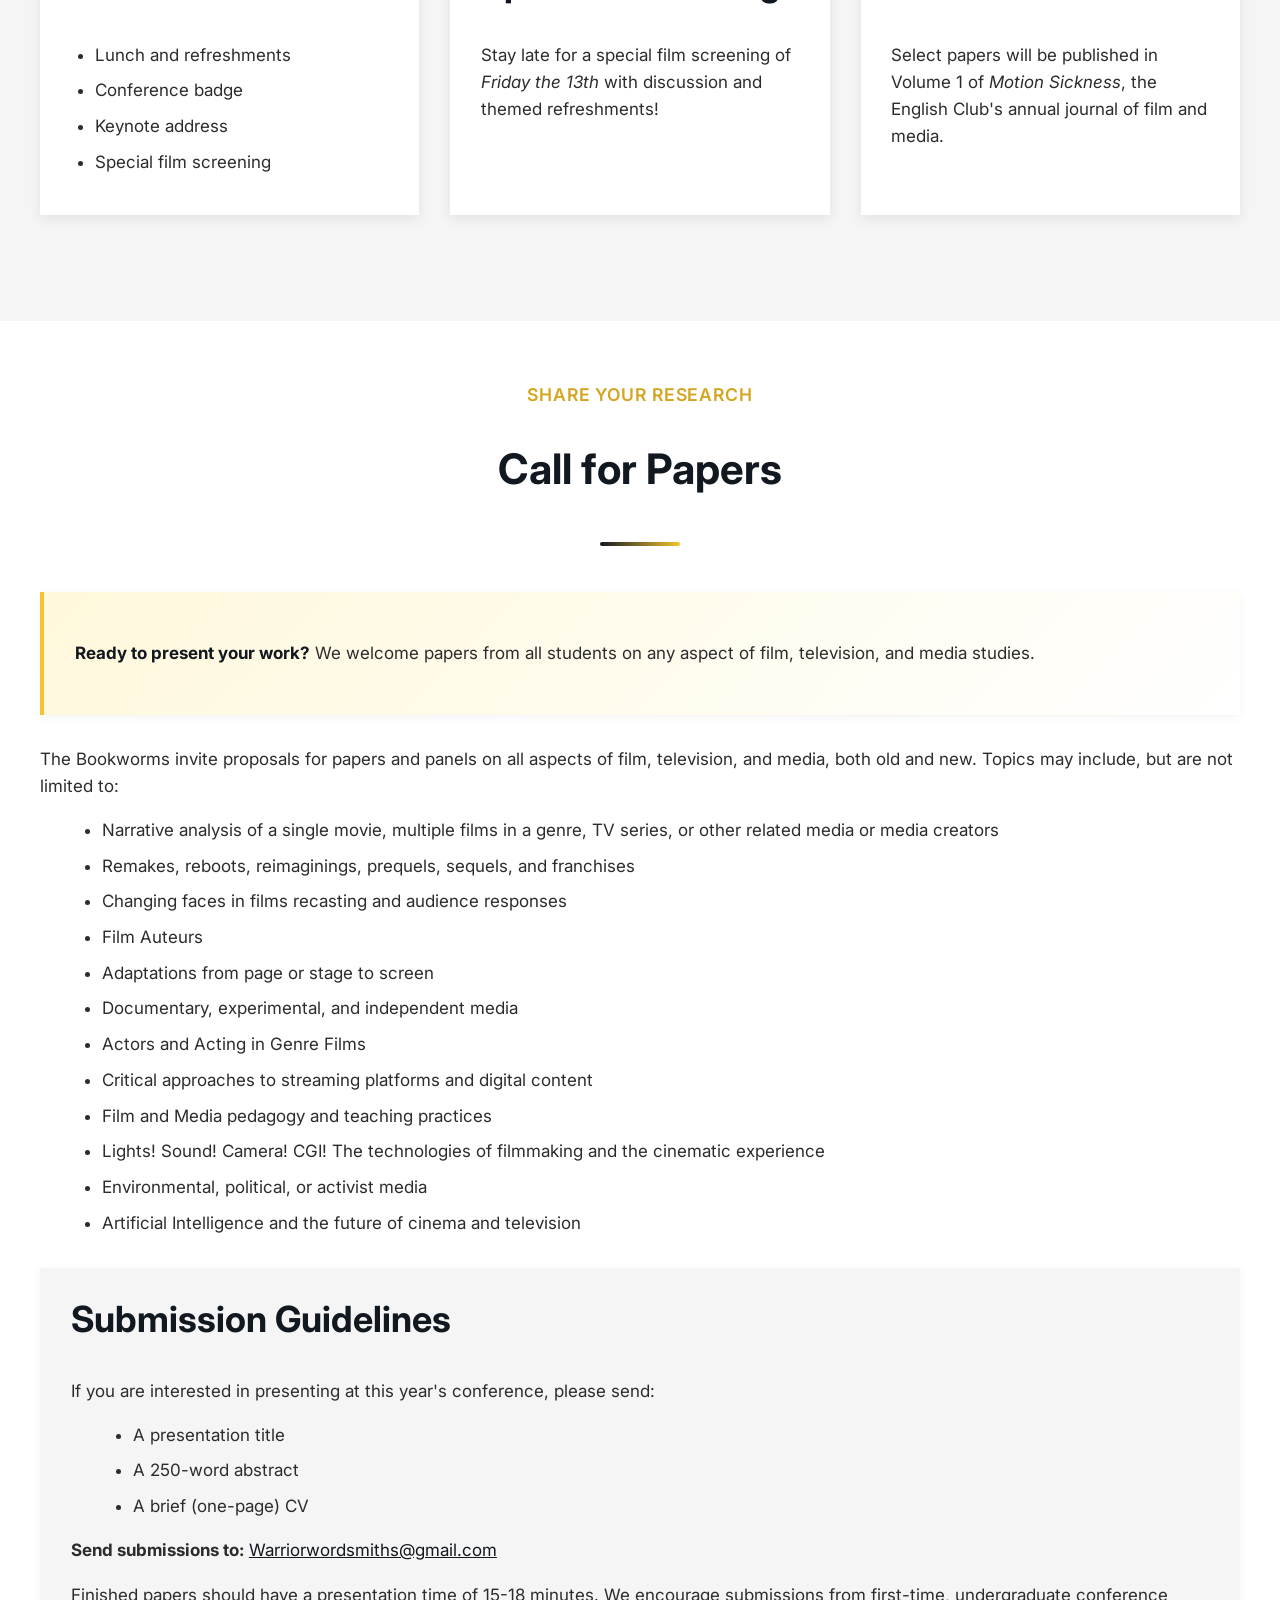
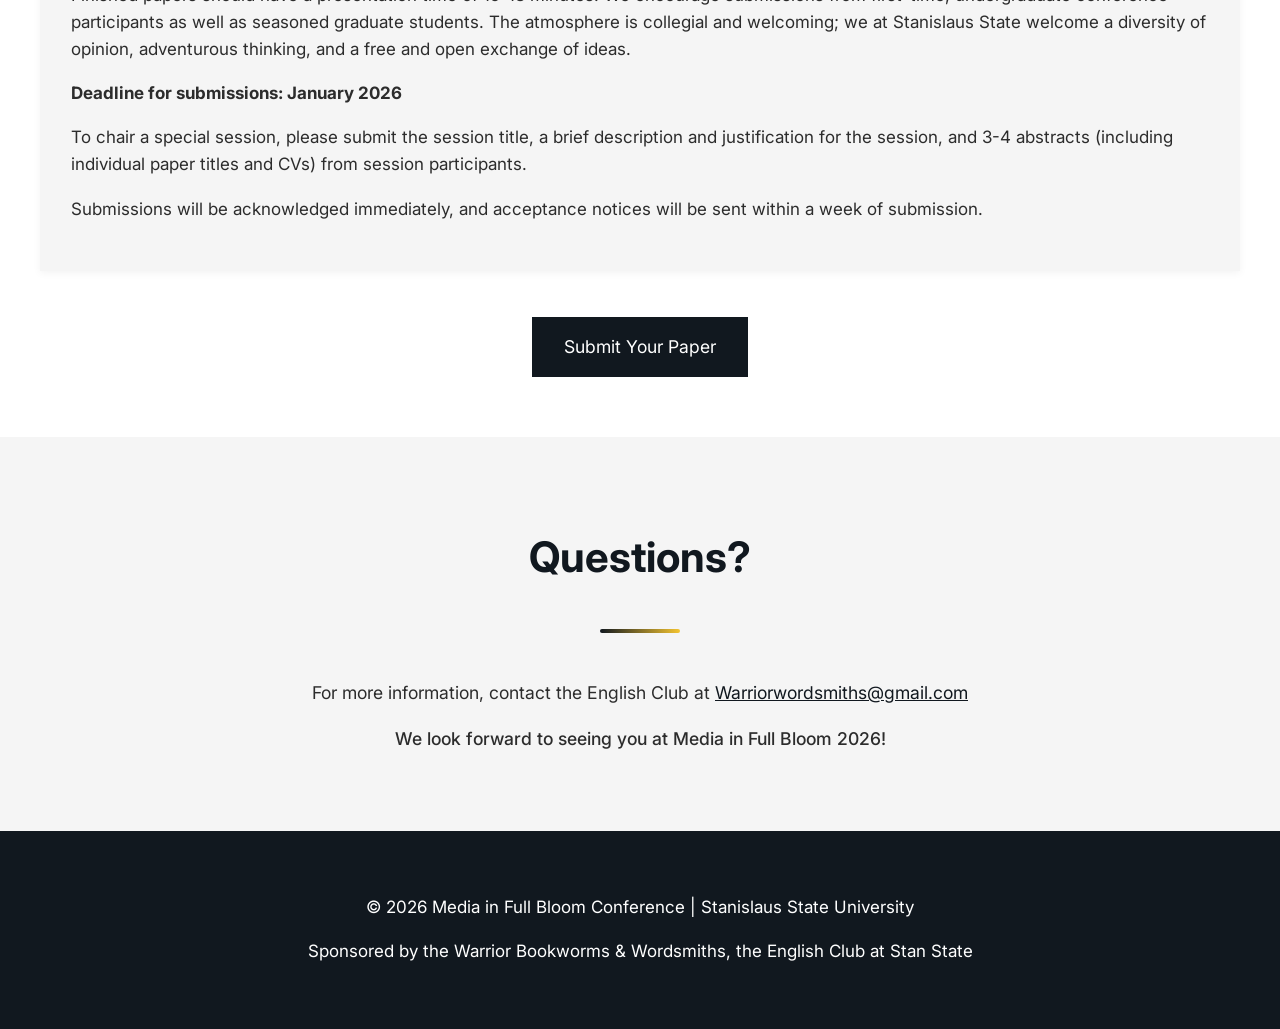
==== commit e599ec69: "Update index.html" ====
--- a/index.html
+++ b/index.html
@@ -951,8 +951,7 @@
                                 <h3>Payment Options</h3>
 
                                 <h4>Option 1: Credit Card</h4>
-                                <p>Pay online via credit card: <strong>[JOEY PUT LINK HERE]</strong></p>
-
+                                <p><a href="https://nam04.safelinks.protection.outlook.com/?url=https%3A%2F%2Fcglink.me%2F2nr%2Fr2293771&data=05%7C02%7CTPerrello%40csustan.edu%7Cef37cfe3846b4b35d4d108de31c1ae9a%7Cbee5690713df4af2a4bfd7ef0debc01c%7C0%7C0%7C639002905401465391%7CUnknown%7CTWFpbGZsb3d8eyJFbXB0eU1hcGkiOnRydWUsIlYiOiIwLjAuMDAwMCIsIlAiOiJXaW4zMiIsIkFOIjoiTWFpbCIsIldUIjoyfQ%3D%3D%7C0%7C%7C%7C&sdata=Hmrehj%2BASrbyTZHFK%2BS9tSE8IS9MR23BBLFuN6LFHqk%3D&reserved=0" target="_blank"> Pay online via credit card</a></p>
                                 <h4 style="margin-top: 1.5rem;">Option 2: Cash or Check</h4>
                                 <p>Send cash or check to:</p>
                                 <p style="padding-left:var(--wp--preset--spacing--40);">
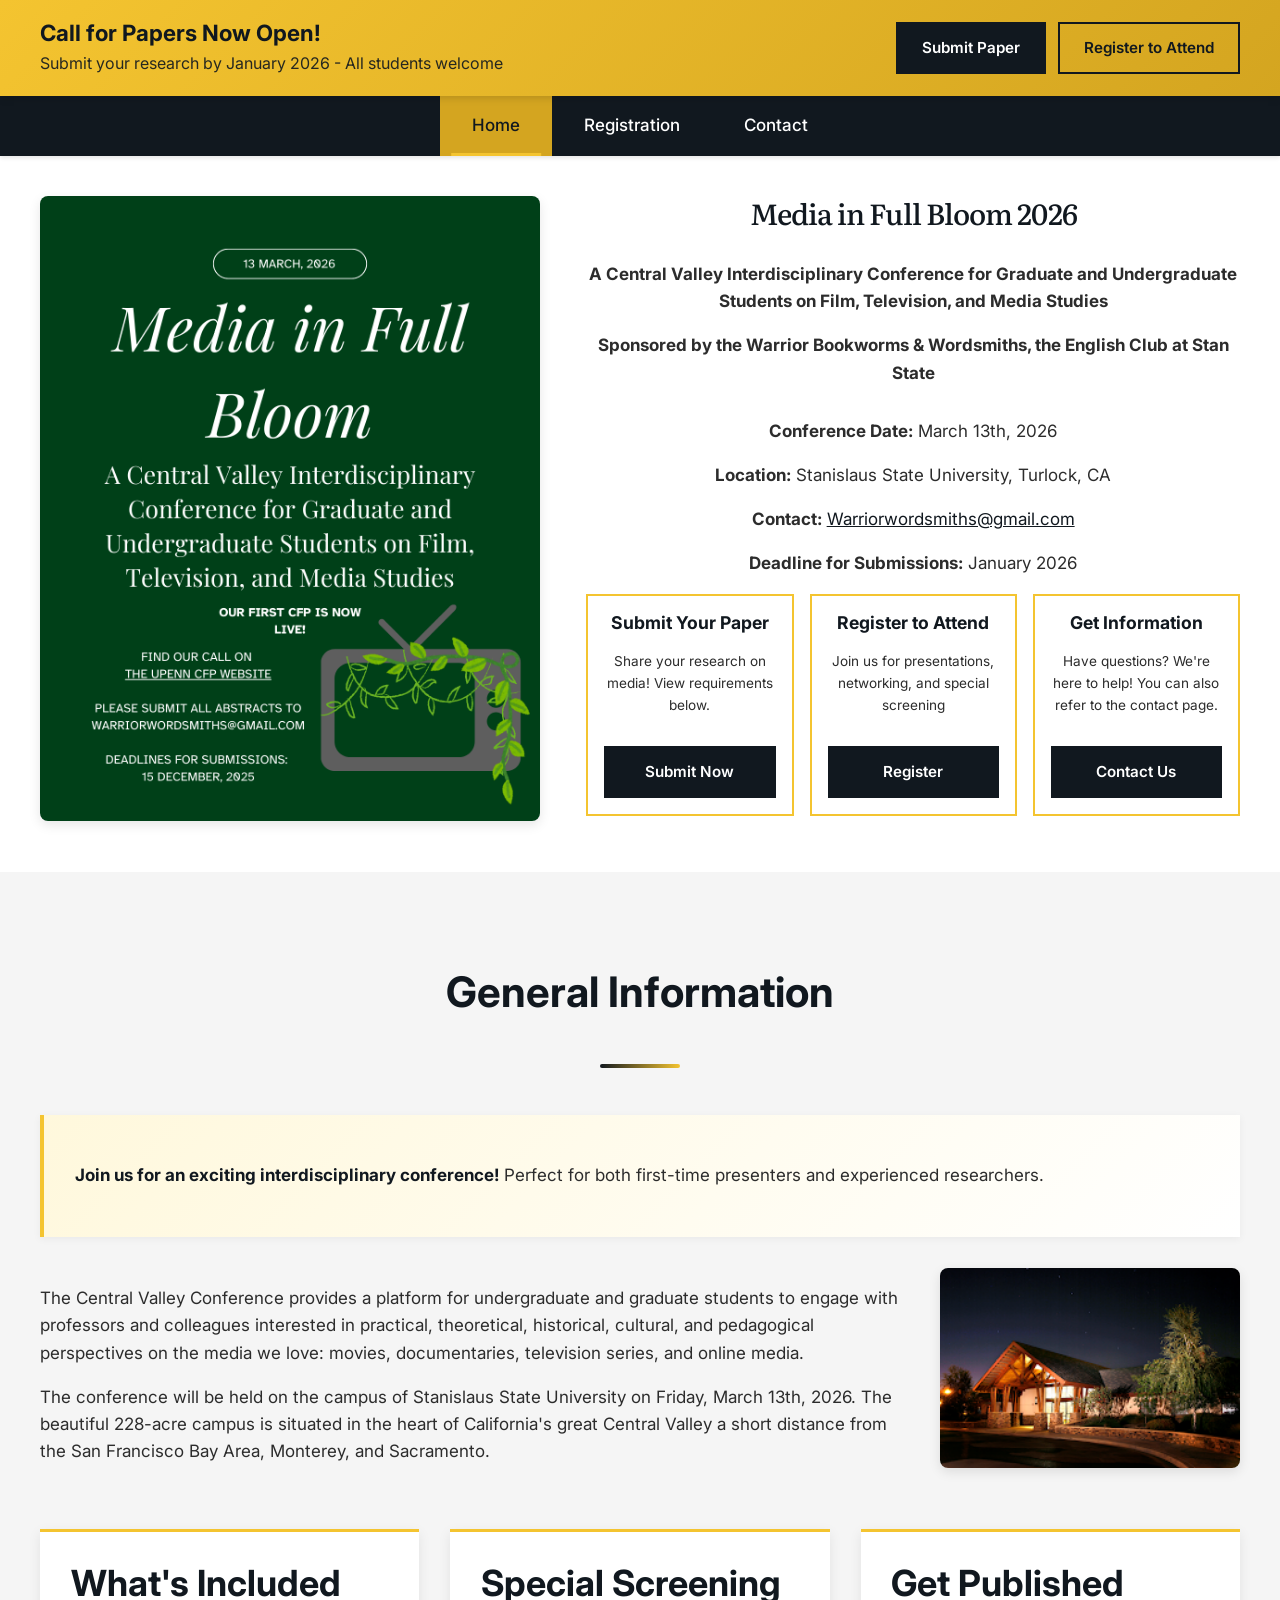
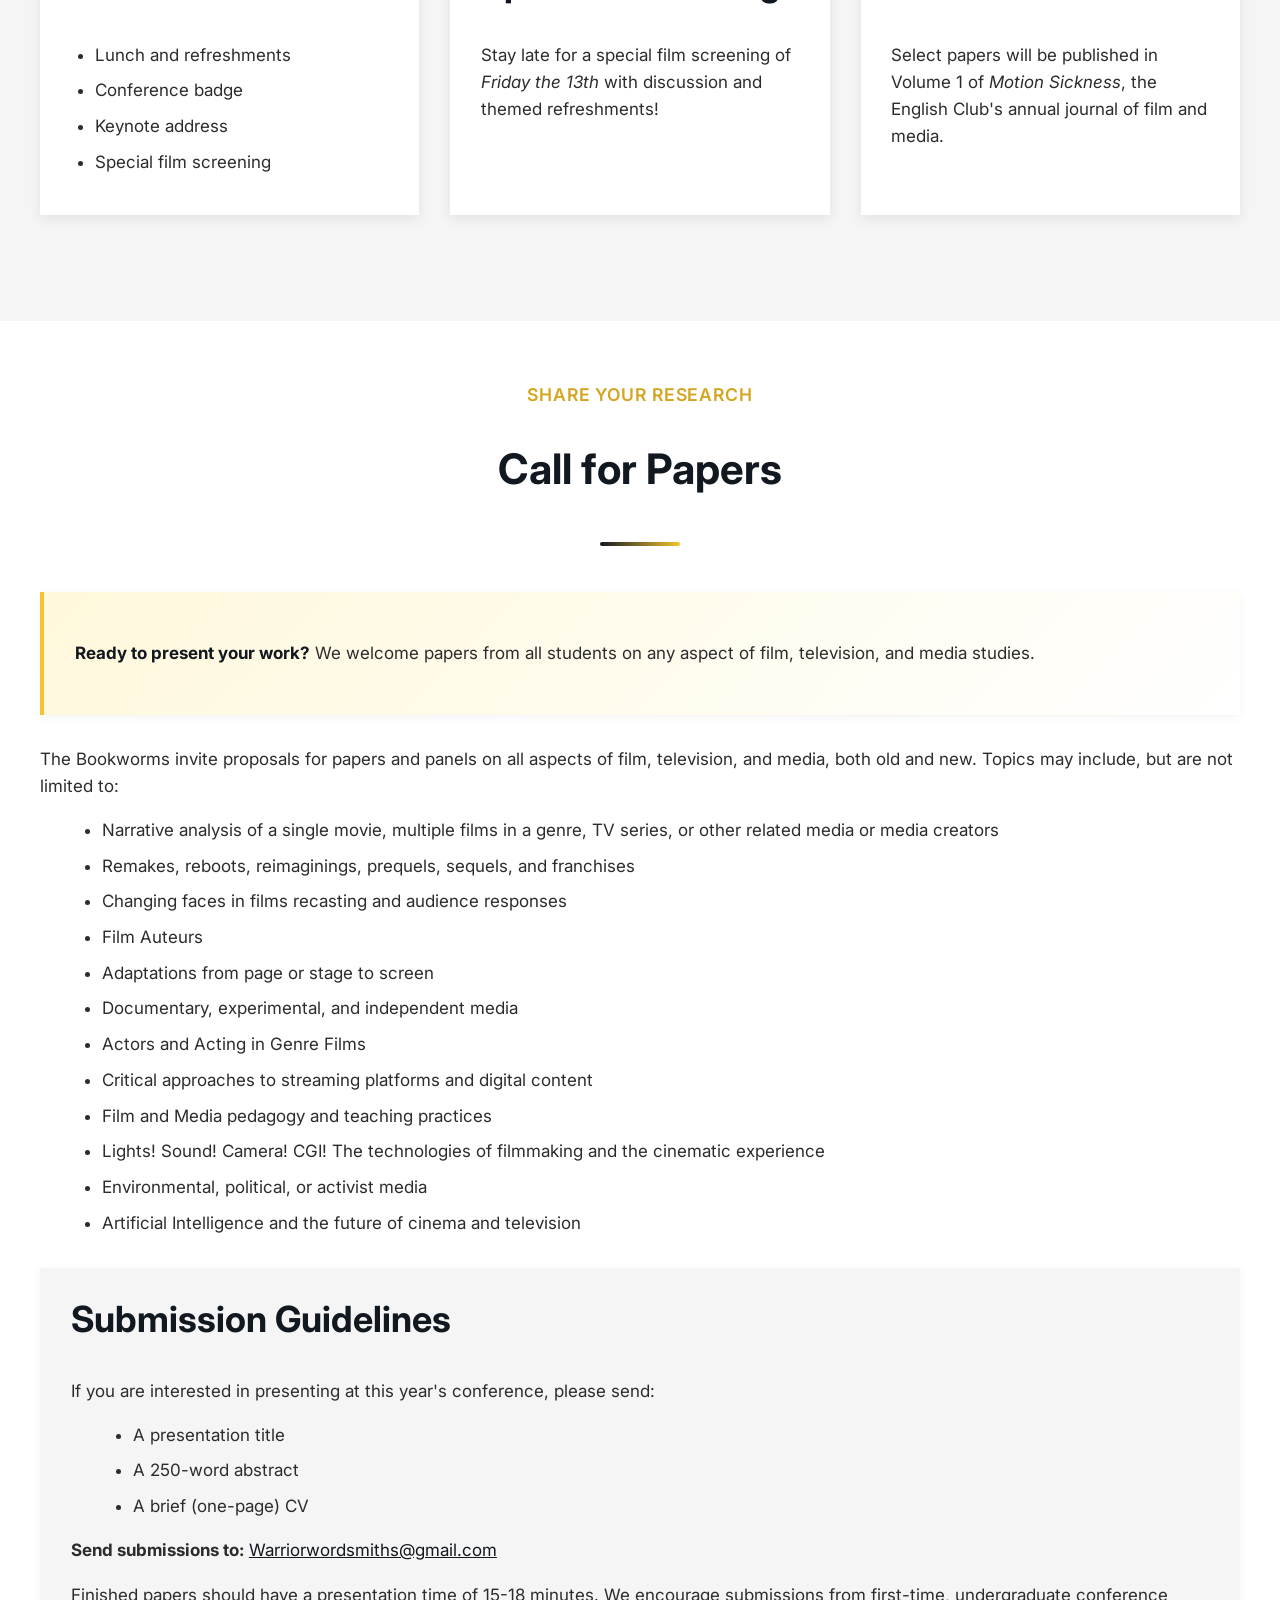
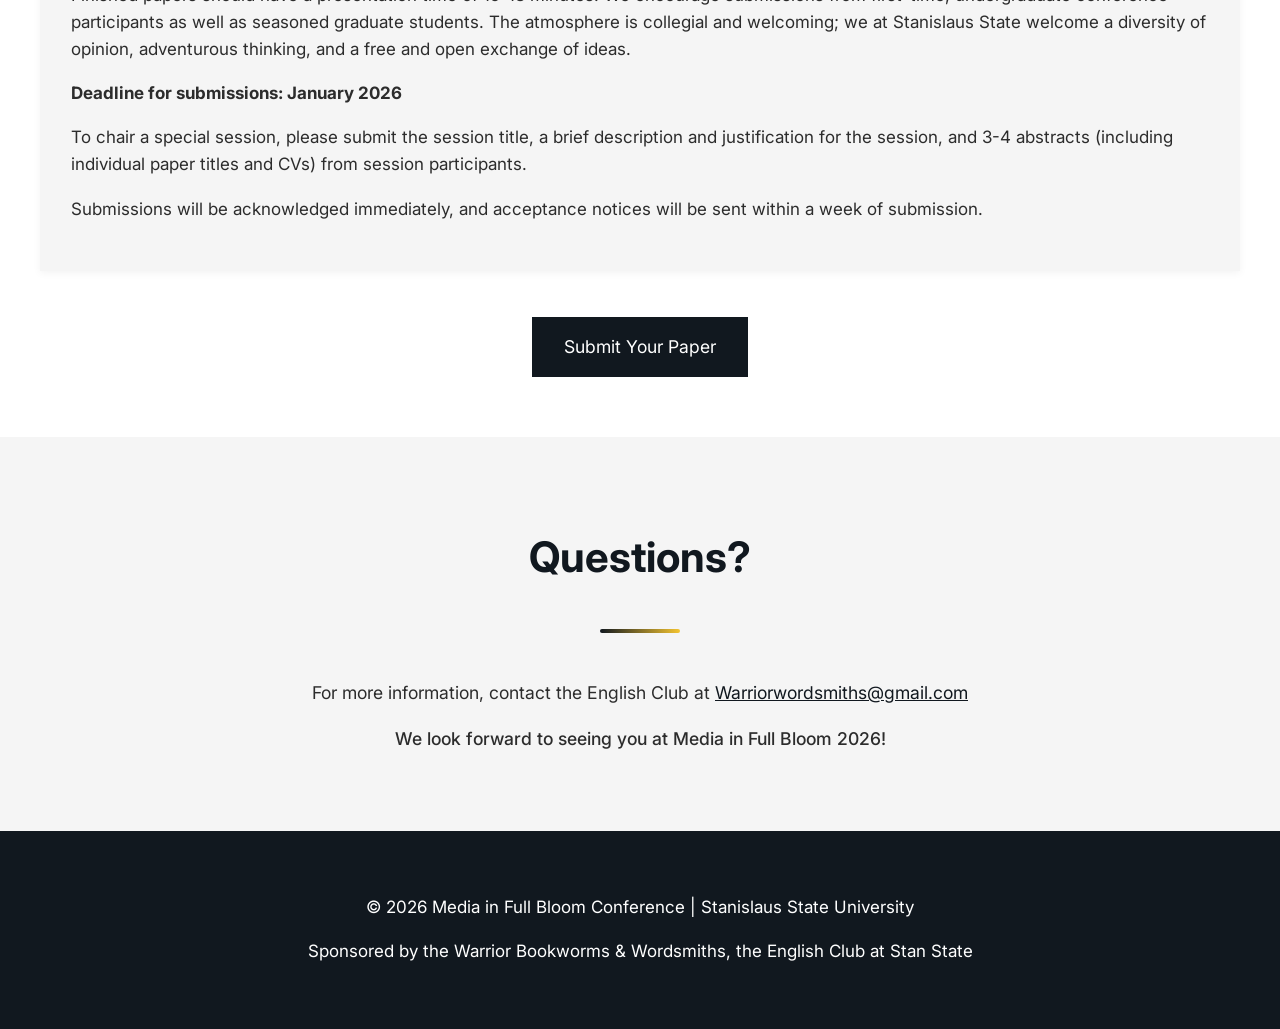
==== commit 728fb709: "Add responsive navigation and improve mobile layout Introduces a hamburger menu for mobile navigatio" ====
--- a/index.html
+++ b/index.html
@@ -56,6 +56,13 @@
             box-sizing: border-box;
         }
 
+        html {
+            overflow-x: hidden;
+            width: 100%;
+            margin: 0;
+            padding: 0;
+        }
+
         body {
             background-color: var(--wp--preset--color--background);
             color: var(--wp--preset--color--foreground);
@@ -66,6 +73,9 @@
             line-height: 1.6;
             margin: 0;
             padding: 0;
+            overflow-x: hidden;
+            width: 100%;
+            min-height: 100vh;
         }
 
         /* Typography */
@@ -161,6 +171,8 @@
         .wp-site-blocks {
             padding-top: var(--wp--style--root--padding-top);
             padding-bottom: var(--wp--style--root--padding-bottom);
+            overflow-x: hidden;
+            width: 100%;
         }
 
         .has-global-padding {
@@ -212,11 +224,16 @@
 
         .alignfull {
             width: 100%;
-            max-width: none;
+            max-width: 100%;
         }
 
         .has-text-align-center {
             text-align: center;
+        }
+
+        main {
+            overflow-x: hidden;
+            width: 100%;
         }
 
         /* Background Colors */
@@ -285,6 +302,13 @@
             box-shadow: 0 2px 8px rgba(0,0,0,0.15);
             position: relative;
             z-index: 100;
+            display: block;
+            width: 100%;
+            overflow: hidden;
+        }
+
+        .cta-banner.hidden {
+            display: none;
         }
 
         .cta-banner-content {
@@ -329,28 +353,15 @@
             text-decoration: none;
             font-weight: 600;
             font-size: 0.95rem;
-            transition: all 0.3s ease;
             border: 2px solid var(--wp--preset--color--primary);
             display: inline-block;
             white-space: nowrap;
         }
 
-        .cta-button:hover {
-            background-color: var(--wp--preset--color--cta-banner-dark);
-            border-color: var(--wp--preset--color--cta-banner-dark);
-            transform: translateY(-2px);
-            box-shadow: 0 4px 12px rgba(0,0,0,0.2);
-        }
-
         .cta-button.secondary {
             background-color: transparent;
             color: var(--wp--preset--color--primary);
             border: 2px solid var(--wp--preset--color--primary);
-        }
-
-        .cta-button.secondary:hover {
-            background-color: var(--wp--preset--color--primary);
-            color: var(--wp--preset--color--background);
         }
 
         /* Navigation Styles */
@@ -361,6 +372,25 @@
             top: 0;
             z-index: 99;
             box-shadow: 0 2px 4px rgba(0,0,0,0.1);
+            width: 100%;
+            overflow: hidden;
+        }
+
+        .hamburger-menu {
+            display: none;
+            background: none;
+            border: none;
+            color: var(--wp--preset--color--background);
+            font-size: 1.8rem;
+            padding: 1rem 1.5rem;
+            cursor: pointer;
+            width: 100%;
+            text-align: left;
+        }
+
+        .hamburger-menu:hover {
+            background-color: var(--wp--preset--color--cta-banner-dark);
+            color: var(--wp--preset--color--primary);
         }
 
         .main-navigation ul {
@@ -431,12 +461,8 @@
 
         /* Full-width footer */
         footer.wp-block-template-part {
-            width: 100vw;
+            width: 100%;
             position: relative;
-            left: 50%;
-            right: 50%;
-            margin-left: -50vw;
-            margin-right: -50vw;
         }
 
         footer.wp-block-template-part .wp-block-group {
@@ -522,31 +548,69 @@
             }
 
             .cta-banner {
-                padding: 1rem 1rem;
+                padding: 0.75rem 1rem;
             }
 
             .cta-banner-content {
                 flex-direction: column;
                 text-align: center;
+                gap: 0.5rem;
             }
 
             .cta-banner-text {
                 text-align: center;
             }
 
+            .cta-banner-text h3 {
+                font-size: 1.1rem;
+                margin-bottom: 0.25rem;
+            }
+
+            .cta-banner-text p {
+                font-size: 0.85rem;
+            }
+
             .cta-banner-actions {
                 width: 100%;
+                flex-direction: row;
+                gap: 0.5rem;
+                justify-content: center;
+            }
+
+            .cta-button {
+                width: auto;
+                text-align: center;
+                padding: 0.6rem 1rem;
+                font-size: 0.85rem;
+            }
+
+            .hamburger-menu {
+                display: block;
+            }
+
+            .main-navigation ul {
                 flex-direction: column;
-            }
-
-            .cta-button {
+                max-height: 0;
+                overflow: hidden;
+                transition: max-height 0.3s ease;
+            }
+
+            .main-navigation ul.open {
+                max-height: 500px;
+            }
+
+            .main-navigation li {
                 width: 100%;
-                text-align: center;
             }
 
             .main-navigation a {
-                padding: 0.875rem 1.25rem;
+                padding: 0.875rem 1.5rem;
                 font-size: 0.9rem;
+                border-bottom: 1px solid rgba(255,255,255,0.1);
+            }
+
+            .main-navigation a::after {
+                display: none;
             }
 
             .hero-section {
@@ -572,32 +636,30 @@
         }
 
         @media (max-width: 480px) {
-            .main-navigation ul {
+            .cta-banner {
+                padding: 0.6rem 0.75rem;
+            }
+
+            .cta-banner-actions {
                 flex-direction: column;
+            }
+
+            .cta-button {
                 width: 100%;
-            }
-
-            .main-navigation li {
-                width: 100%;
-            }
-
-            .main-navigation a {
-                padding: 1rem;
-                border-bottom: 1px solid rgba(255,255,255,0.1);
-            }
-
-            .cta-banner-text h3 {
-                font-size: 1.1rem;
-            }
-
-            .cta-banner-text p {
-                font-size: 0.85rem;
+                padding: 0.5rem 0.75rem;
+                font-size: 0.8rem;
             }
         }
 
         /* Smooth Scroll Behavior */
         html {
             scroll-behavior: smooth;
+            position: relative;
+        }
+
+        body {
+            position: relative;
+            overscroll-behavior: none;
         }
 
         /* Quick action cards */
@@ -753,6 +815,9 @@
 
         <!-- Navigation Menu -->
         <nav class="main-navigation">
+            <button class="hamburger-menu" aria-label="Toggle navigation menu">
+                ☰ Menu
+            </button>
             <ul>
                 <li><a href="#home" class="nav-link active" data-page="home">Home</a></li>
                 <li><a href="#registration" class="nav-link" data-page="registration">Registration</a></li>
@@ -787,7 +852,7 @@
                                 <div class="action-cards">
                                     <div class="action-card">
                                         <h3>Submit Your Paper</h3>
-                                        <p>Share your research on film, television, and media studies</p>
+                                        <p>Share your research on media! View requirements below.</p>
                                         <a href="mailto:Warriorwordsmiths@gmail.com?subject=Conference Paper Submission" class="cta-button">Submit Now</a>
                                     </div>
                                     <div class="action-card">
@@ -951,7 +1016,7 @@
                                 <h3>Payment Options</h3>
 
                                 <h4>Option 1: Credit Card</h4>
-                                <p><a href="https://nam04.safelinks.protection.outlook.com/?url=https%3A%2F%2Fcglink.me%2F2nr%2Fr2293771&data=05%7C02%7CTPerrello%40csustan.edu%7Cef37cfe3846b4b35d4d108de31c1ae9a%7Cbee5690713df4af2a4bfd7ef0debc01c%7C0%7C0%7C639002905401465391%7CUnknown%7CTWFpbGZsb3d8eyJFbXB0eU1hcGkiOnRydWUsIlYiOiIwLjAuMDAwMCIsIlAiOiJXaW4zMiIsIkFOIjoiTWFpbCIsIldUIjoyfQ%3D%3D%7C0%7C%7C%7C&sdata=Hmrehj%2BASrbyTZHFK%2BS9tSE8IS9MR23BBLFuN6LFHqk%3D&reserved=0" target="_blank"> Pay online via credit card</a></p>
+                                <p><a href="https://warriorlife.csustan.edu/ENGL/rsvp_boot?id=2293794" target="_blank"> Pay online via credit card</a></p>
                                 <h4 style="margin-top: 1.5rem;">Option 2: Cash or Check</h4>
                                 <p>Send cash or check to:</p>
                                 <p style="padding-left:var(--wp--preset--spacing--40);">
@@ -1035,6 +1100,16 @@
         document.addEventListener('DOMContentLoaded', function() {
             const navLinks = document.querySelectorAll('.nav-link');
             const pageSections = document.querySelectorAll('.page-section');
+            const hamburgerMenu = document.querySelector('.hamburger-menu');
+            const navMenu = document.querySelector('.main-navigation ul');
+            const ctaBanner = document.querySelector('.cta-banner');
+
+            // Hamburger menu toggle
+            if (hamburgerMenu) {
+                hamburgerMenu.addEventListener('click', function() {
+                    navMenu.classList.toggle('open');
+                });
+            }
 
             navLinks.forEach(link => {
                 link.addEventListener('click', function(e) {
@@ -1055,6 +1130,18 @@
                     const targetSection = document.getElementById(targetPage + '-page');
                     if (targetSection) {
                         targetSection.classList.add('active');
+                    }
+
+                    // Show/hide CTA banner based on page
+                    if (targetPage === 'home') {
+                        ctaBanner.classList.remove('hidden');
+                    } else {
+                        ctaBanner.classList.add('hidden');
+                    }
+
+                    // Close mobile menu if open
+                    if (navMenu.classList.contains('open')) {
+                        navMenu.classList.remove('open');
                     }
 
                     // Scroll to top
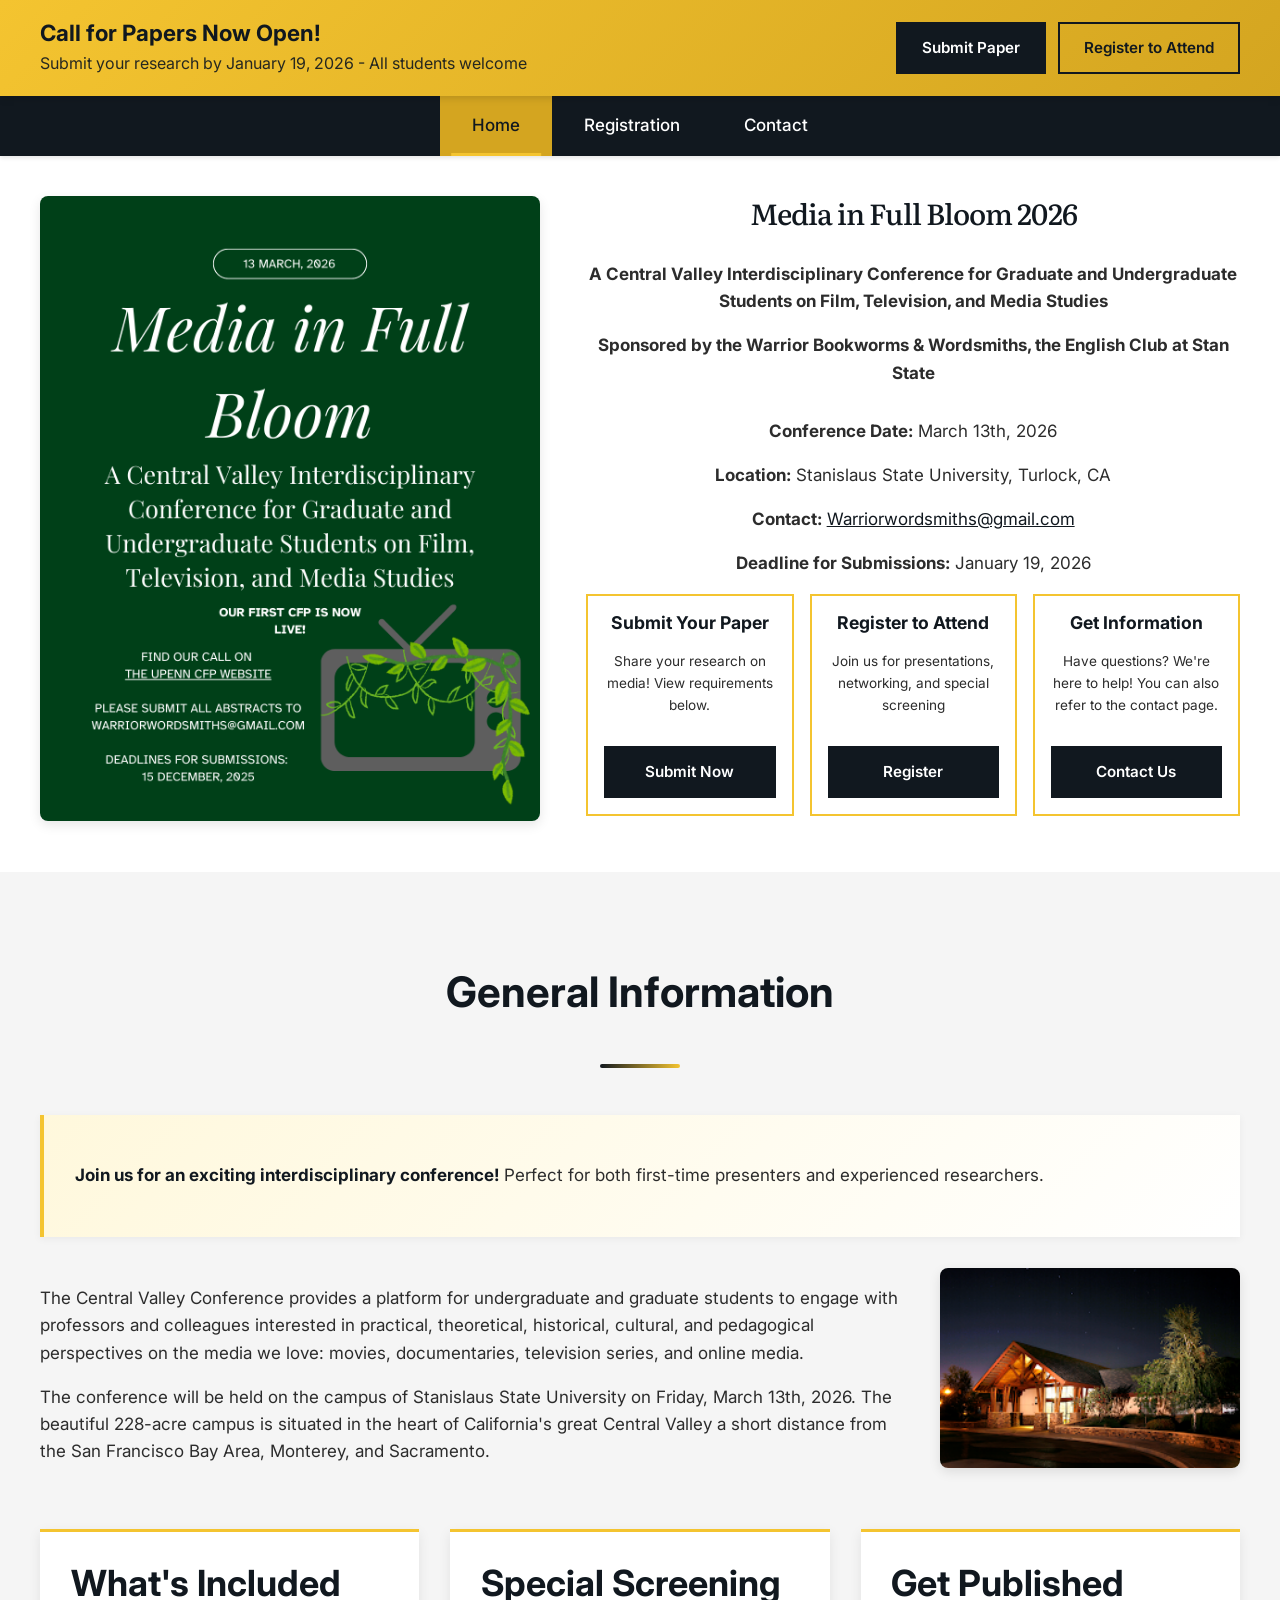
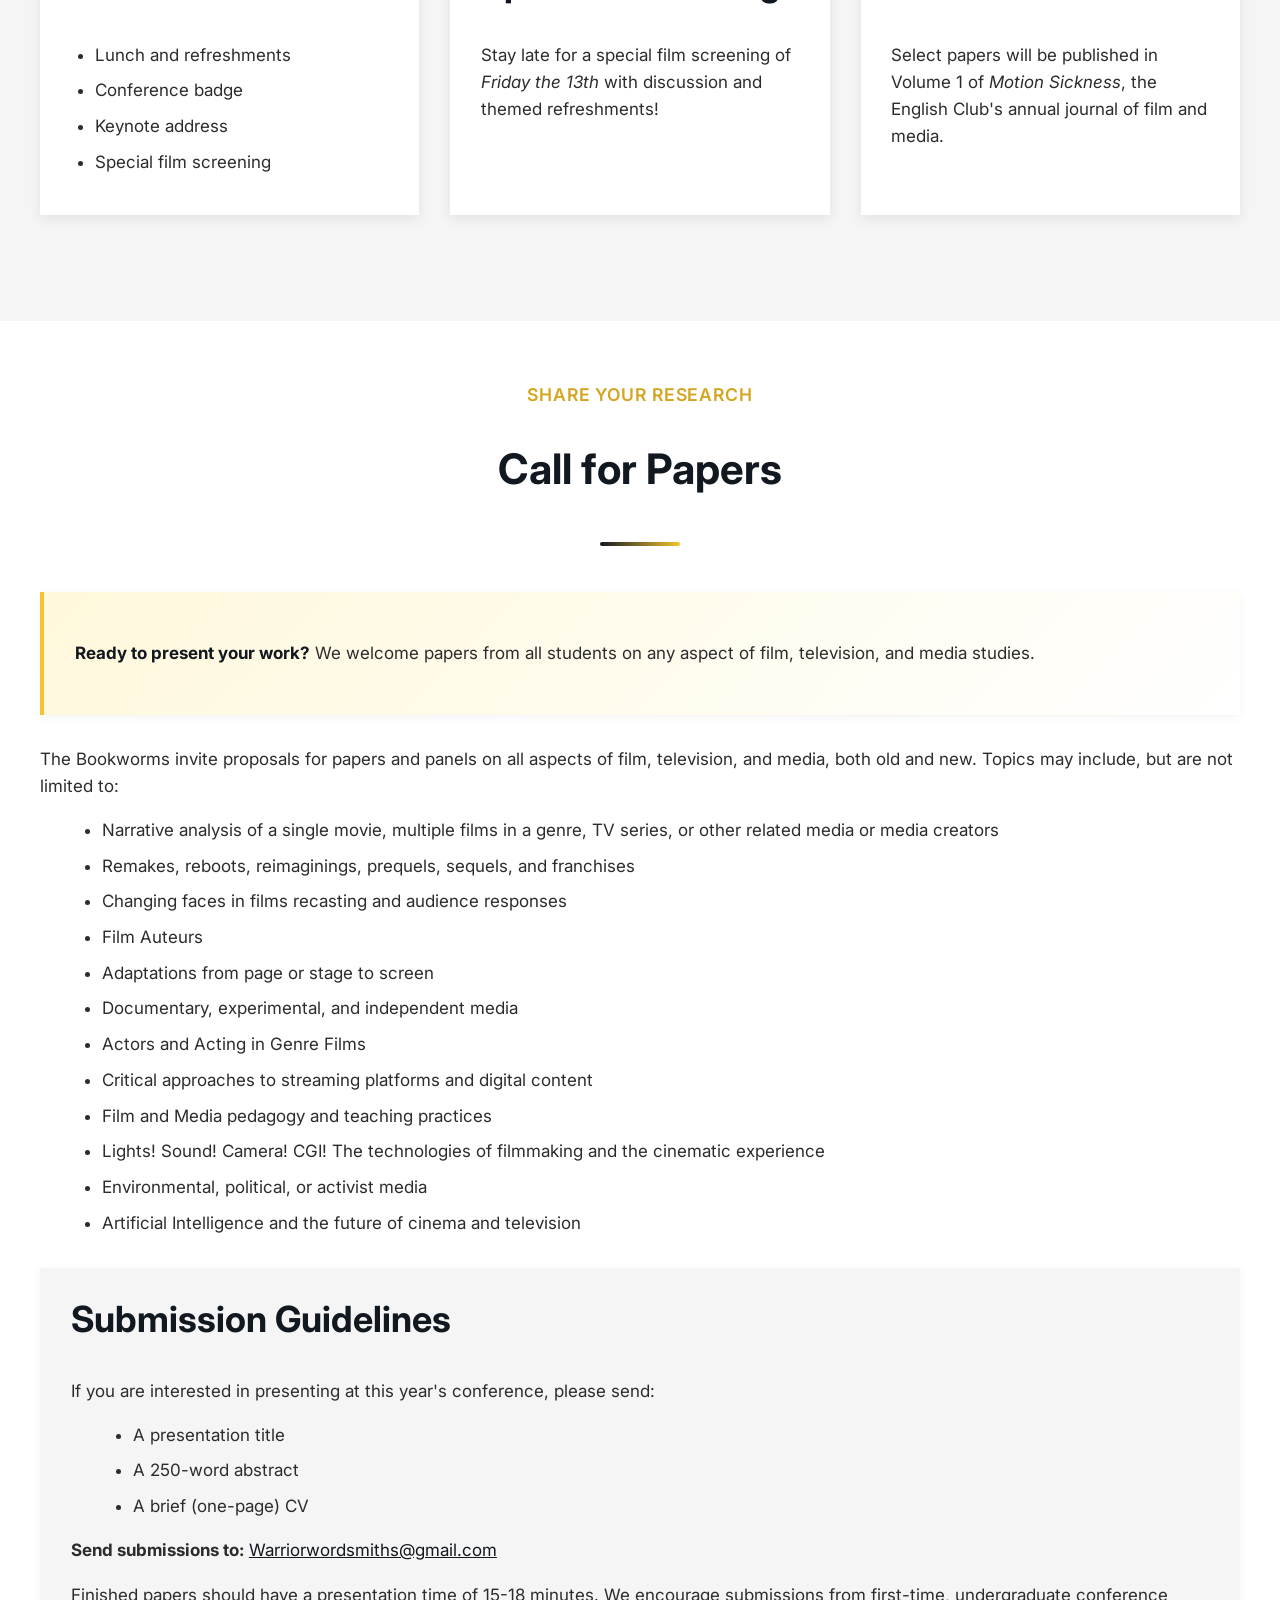
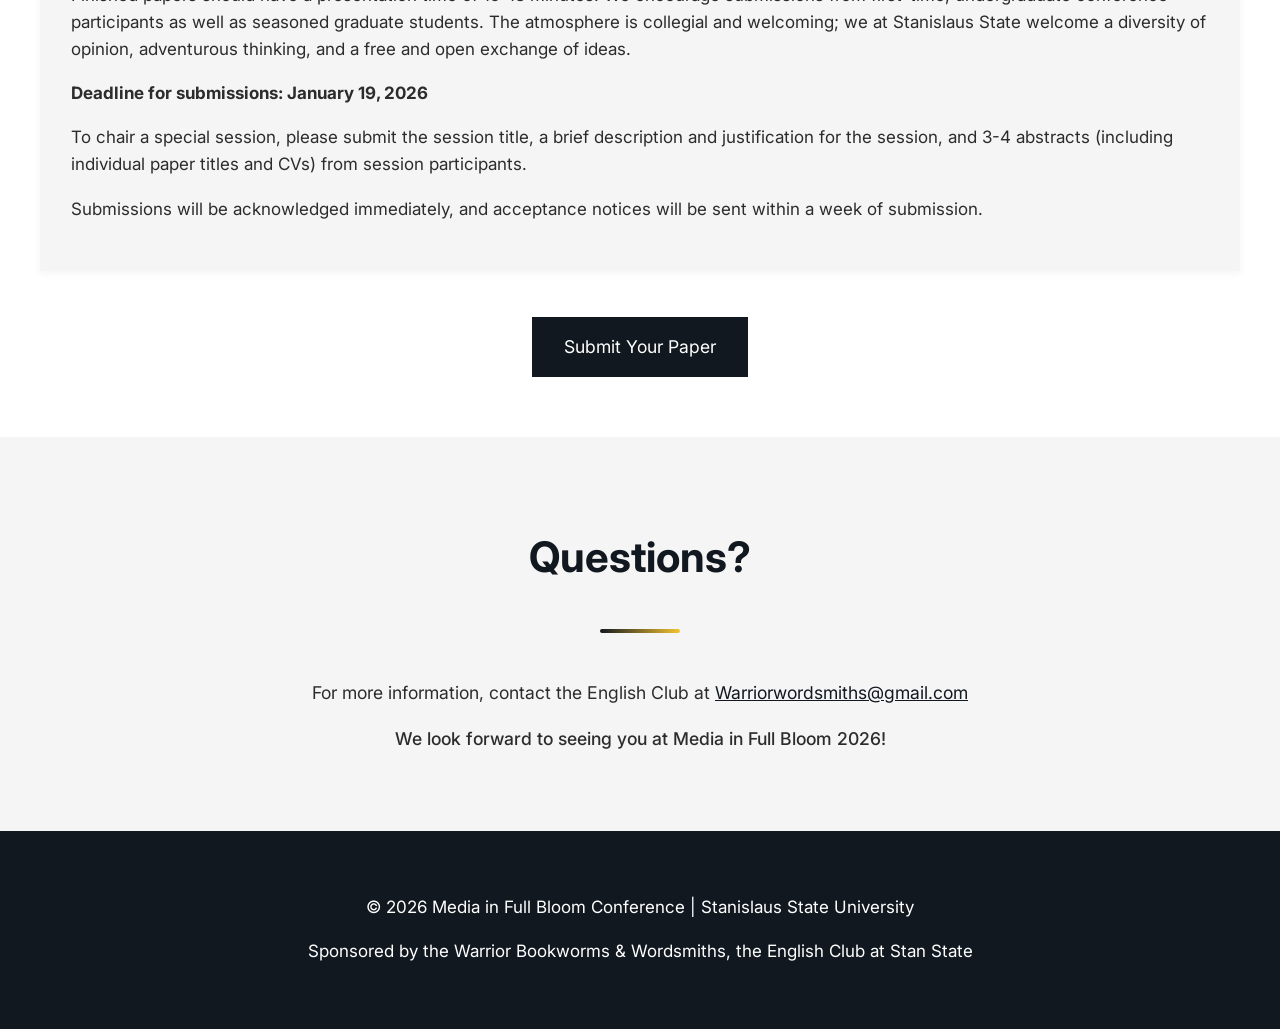
==== commit ead5240a: "Update submission deadline to January 19, 2026 Replaces all instances of the generic 'January 2026' " ====
--- a/index.html
+++ b/index.html
@@ -804,7 +804,7 @@
             <div class="cta-banner-content">
                 <div class="cta-banner-text">
                     <h3>Call for Papers Now Open!</h3>
-                    <p>Submit your research by January 2026 - All students welcome</p>
+                    <p>Submit your research by January 19, 2026 - All students welcome</p>
                 </div>
                 <div class="cta-banner-actions">
                     <a href="#call-for-papers" class="cta-button">Submit Paper</a>
@@ -845,7 +845,7 @@
                                     <p><strong>Conference Date:</strong> March 13th, 2026</p>
                                     <p><strong>Location:</strong> Stanislaus State University, Turlock, CA</p>
                                     <p><strong>Contact:</strong> <a href="mailto:Warriorwordsmiths@gmail.com">Warriorwordsmiths@gmail.com</a></p>
-                                    <p><strong>Deadline for Submissions:</strong> January 2026</p>
+                                    <p><strong>Deadline for Submissions:</strong> January 19, 2026</p>
                                 </div>
 
                                 <!-- Quick Actions -->
@@ -957,7 +957,7 @@
 
                         <p>Finished papers should have a presentation time of 15-18 minutes. We encourage submissions from first-time, undergraduate conference participants as well as seasoned graduate students. The atmosphere is collegial and welcoming; we at Stanislaus State welcome a diversity of opinion, adventurous thinking, and a free and open exchange of ideas.</p>
 
-                        <p><strong>Deadline for submissions: January 2026</strong></p>
+                        <p><strong>Deadline for submissions: January 19, 2026</strong></p>
 
                         <p>To chair a special session, please submit the session title, a brief description and justification for the session, and 3-4 abstracts (including individual paper titles and CVs) from session participants.</p>
 
@@ -1062,7 +1062,7 @@
                             <h3>Conference Details</h3>
                             <p><strong>Conference Date:</strong> March 13th, 2026</p>
                             <p><strong>Location:</strong> Stanislaus State University, Turlock, CA</p>
-                            <p><strong>Deadline for Submissions:</strong> January 2026</p>
+                            <p><strong>Deadline for Submissions:</strong> January 19, 2026</p>
                         </div>
 
                         <div class="action-cards" style="margin-top: var(--wp--preset--spacing--60);">
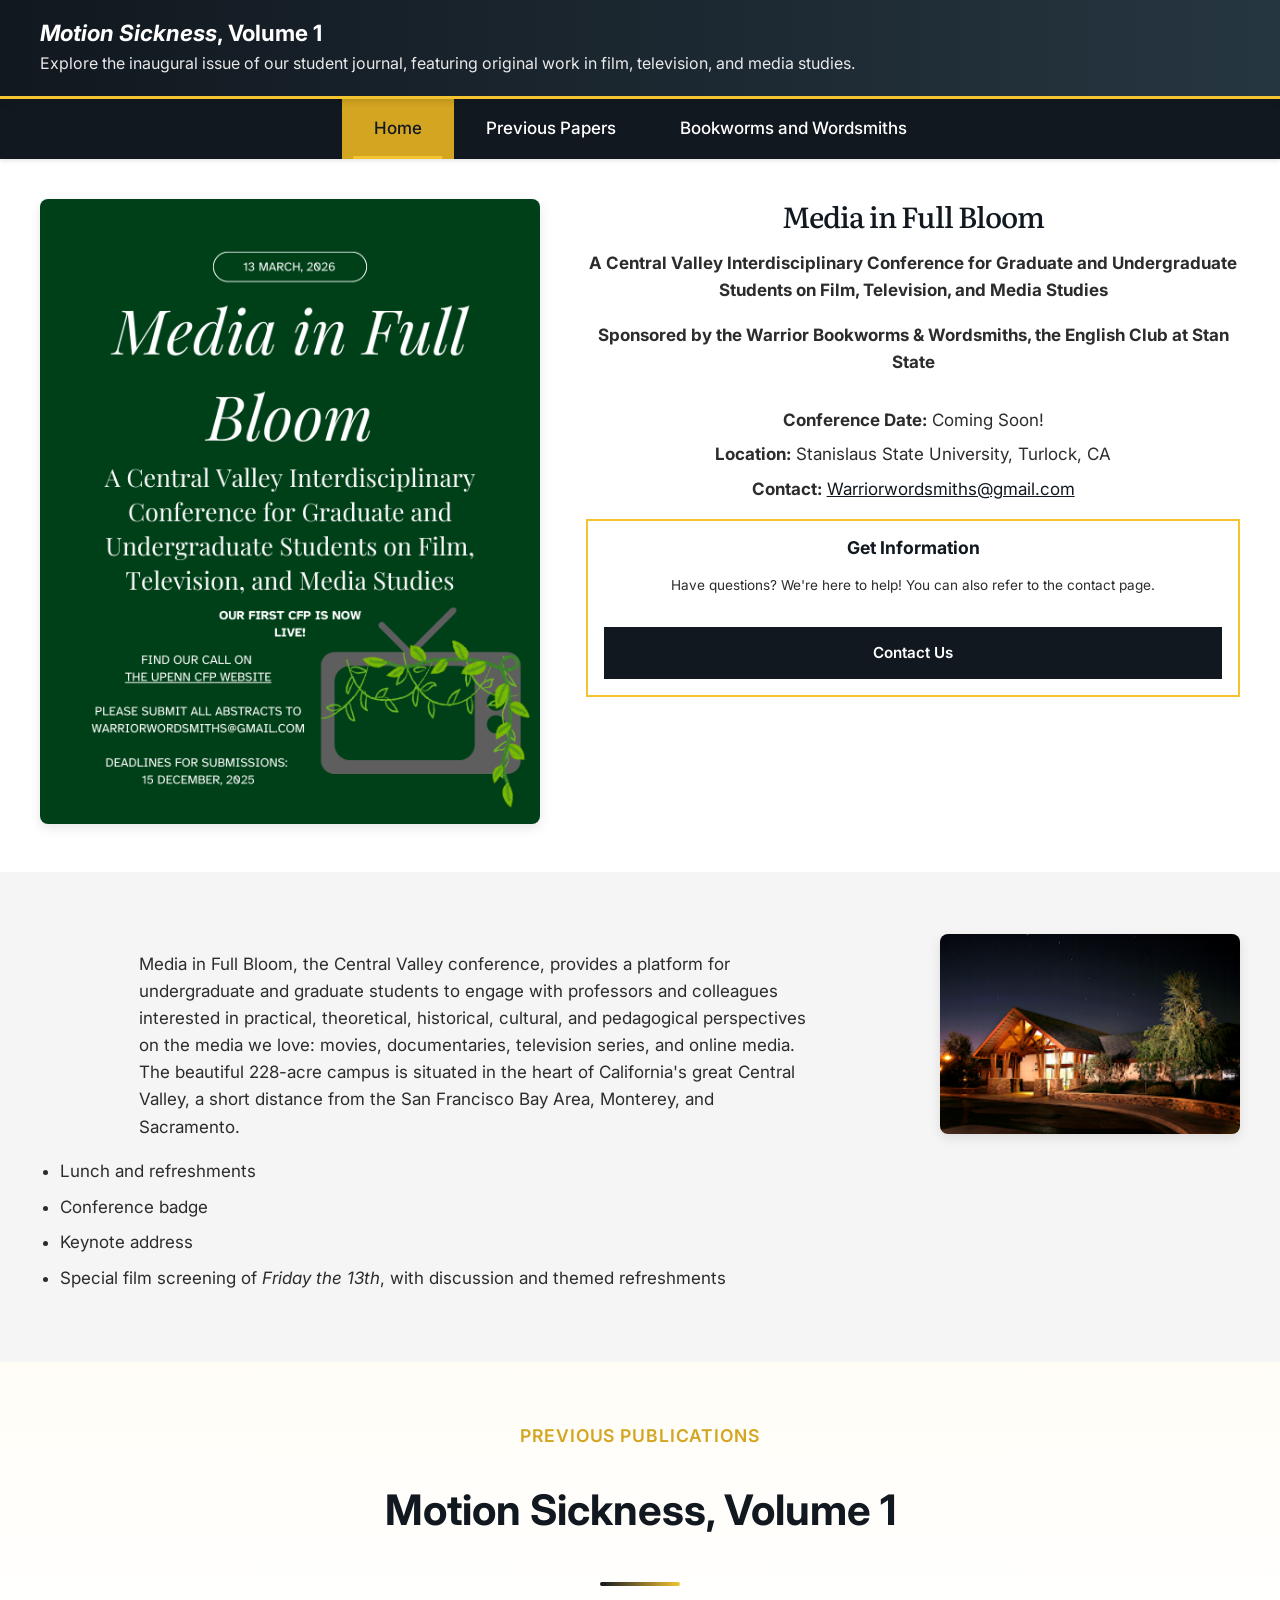
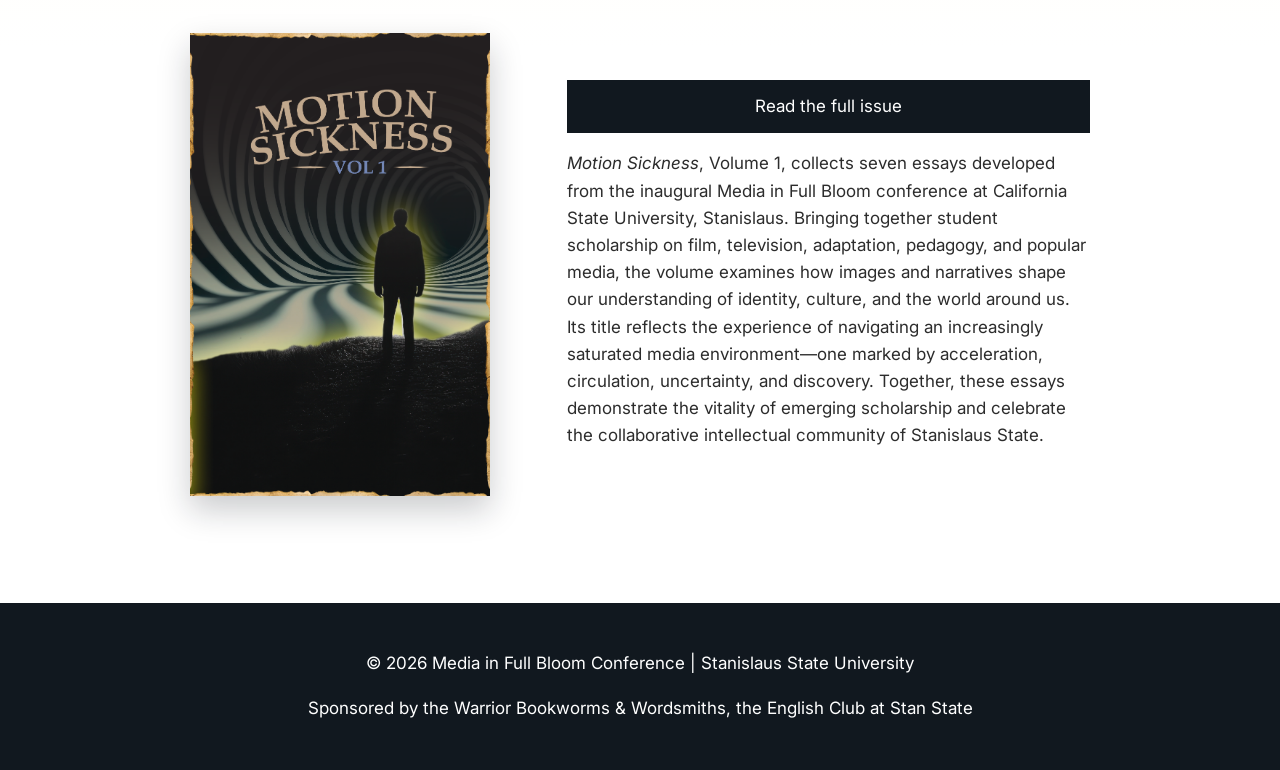
==== commit a8974b4a: "Update conference website and publish journal archive" ====
--- a/index.html
+++ b/index.html
@@ -3,9 +3,10 @@
 <head>
     <meta charset="UTF-8">
     <meta name="viewport" content="width=device-width, initial-scale=1">
-    <title>Media in Full Bloom 2026 - Conference Information & Registration</title>
+    <title>Media in Full Bloom - Annual Conference</title>
     <link rel="icon" type="image/png" href="assets/BWWS_logo.png">
     <link rel="apple-touch-icon" href="assets/BWWS_logo.png">
+    <link rel="stylesheet" href="styles.css">
     <style>
         /* CSS Variables from Style Guide */
         :root {
@@ -58,6 +59,7 @@
 
         html {
             overflow-x: hidden;
+            overflow-y: auto;
             width: 100%;
             margin: 0;
             padding: 0;
@@ -74,6 +76,7 @@
             margin: 0;
             padding: 0;
             overflow-x: hidden;
+            overflow-y: auto;
             width: 100%;
             min-height: 100vh;
         }
@@ -307,6 +310,23 @@
             overflow: hidden;
         }
 
+        .cta-banner.journal-banner {
+            background: linear-gradient(90deg, #11181f 0%, #263640 100%);
+            color: #ffffff;
+            border-bottom: 3px solid var(--wp--preset--color--cta-banner);
+        }
+
+        .cta-banner.journal-banner .cta-banner-text h3,
+        .cta-banner.journal-banner .cta-banner-text p {
+            color: #ffffff;
+        }
+
+        .cta-banner.journal-banner .cta-button {
+            background-color: #ffffff;
+            border-color: #ffffff;
+            color: var(--wp--preset--color--primary);
+        }
+
         .cta-banner.hidden {
             display: none;
         }
@@ -659,7 +679,7 @@
 
         body {
             position: relative;
-            overscroll-behavior: none;
+            overscroll-behavior-y: auto;
         }
 
         /* Quick action cards */
@@ -799,29 +819,25 @@
 
 <body>
     <div class="wp-site-blocks">
-        <!-- CTA Banner -->
-        <div class="cta-banner">
+        <!-- Motion Sickness CTA Banner -->
+        <div class="cta-banner journal-banner">
             <div class="cta-banner-content">
                 <div class="cta-banner-text">
-                    <h3>Call for Papers Now Open!</h3>
-                    <p>Submit your research by January 19, 2026 - All students welcome</p>
-                </div>
-                <div class="cta-banner-actions">
-                    <a href="#call-for-papers" class="cta-button">Submit Paper</a>
-                    <a href="#registration" class="cta-button secondary nav-link" data-page="registration">Register to Attend</a>
+                    <h3><em>Motion Sickness</em>, Volume 1</h3>
+                    <p>Explore the inaugural issue of our student journal, featuring original work in film, television, and media studies.</p>
                 </div>
             </div>
         </div>
 
         <!-- Navigation Menu -->
         <nav class="main-navigation">
-            <button class="hamburger-menu" aria-label="Toggle navigation menu">
+            <button class="hamburger-menu" aria-label="Toggle navigation menu" aria-expanded="false" aria-controls="primary-navigation">
                 ☰ Menu
             </button>
-            <ul>
+            <ul id="primary-navigation">
                 <li><a href="#home" class="nav-link active" data-page="home">Home</a></li>
-                <li><a href="#registration" class="nav-link" data-page="registration">Registration</a></li>
-                <li><a href="#contact" class="nav-link" data-page="contact">Contact</a></li>
+                <li><a href="#archive" class="nav-link" data-page="archive">Previous Papers</a></li>
+                <li><a href="#contact" class="nav-link" data-page="contact">Bookworms and Wordsmiths</a></li>
             </ul>
         </nav>
 
@@ -830,36 +846,25 @@
             <!-- HOME PAGE -->
             <div class="page-section active" id="home-page">
                 <!-- Hero Section with Poster and Introduction -->
-                <div class="wp-block-group alignfull has-global-padding is-layout-constrained" style="padding-top:40px;padding-right:40px;padding-bottom:40px;padding-left:40px;">
+                <div class="wp-block-group alignfull has-global-padding is-layout-constrained section section--hero">
                     <div class="alignwide">
                         <div class="hero-section">
                             <div class="hero-image">
                                 <img src="assets/mfb_poster.png" alt="Media in Full Bloom Conference Poster">
                             </div>
                             <div class="hero-content">
-                                <h1 class="wp-block-site-title" style="margin-bottom:var(--wp--preset--spacing--50);">Media in Full Bloom 2026</h1>
+                                <h1 class="wp-block-site-title hero-title">Media in Full Bloom</h1>
                                 <p><strong>A Central Valley Interdisciplinary Conference for Graduate and Undergraduate Students on Film, Television, and Media Studies</strong></p>
                                 <p><strong>Sponsored by the Warrior Bookworms & Wordsmiths, the English Club at Stan State</strong></p>
 
-                                <div style="margin-top:var(--wp--preset--spacing--50);">
-                                    <p><strong>Conference Date:</strong> March 13th, 2026</p>
+                                <div class="event-details">
+                                    <p><strong>Conference Date:</strong> Coming Soon!</p>
                                     <p><strong>Location:</strong> Stanislaus State University, Turlock, CA</p>
                                     <p><strong>Contact:</strong> <a href="mailto:Warriorwordsmiths@gmail.com">Warriorwordsmiths@gmail.com</a></p>
-                                    <p><strong>Deadline for Submissions:</strong> January 19, 2026</p>
                                 </div>
 
-                                <!-- Quick Actions -->
+                                <!-- Quick Action -->
                                 <div class="action-cards">
-                                    <div class="action-card">
-                                        <h3>Submit Your Paper</h3>
-                                        <p>Share your research on media! View requirements below.</p>
-                                        <a href="mailto:Warriorwordsmiths@gmail.com?subject=Conference Paper Submission" class="cta-button">Submit Now</a>
-                                    </div>
-                                    <div class="action-card">
-                                        <h3>Register to Attend</h3>
-                                        <p>Join us for presentations, networking, and special screening</p>
-                                        <a href="#registration" class="cta-button nav-link" data-page="registration">Register</a>
-                                    </div>
                                     <div class="action-card">
                                         <h3>Get Information</h3>
                                         <p>Have questions? We're here to help! You can also refer to the contact page.</p>
@@ -871,61 +876,73 @@
                     </div>
                 </div>
 
-
-            <!-- General Information -->
-            <div class="wp-block-group alignfull has-tertiary-background-color has-background has-global-padding is-layout-constrained" style="padding-top:60px;padding-right:40px;padding-bottom:60px;padding-left:40px;">
+            <!-- Conference Overview -->
+            <div class="wp-block-group alignfull has-tertiary-background-color has-background has-global-padding is-layout-constrained section section--muted">
                 <div class="alignwide">
-                    <div class="section-header">
-                        <h2>General Information</h2>
-                    </div>
-
-                    <div class="highlight-box">
-                        <p><strong>Join us for an exciting interdisciplinary conference!</strong> Perfect for both first-time presenters and experienced researchers.</p>
-                    </div>
-
                     <div class="conference-info-section">
                         <div class="conference-info-text">
-                            <p>The Central Valley Conference provides a platform for undergraduate and graduate students to engage with professors and colleagues interested in practical, theoretical, historical, cultural, and pedagogical perspectives on the media we love: movies, documentaries, television series, and online media.</p>
-
-                            <p>The conference will be held on the campus of Stanislaus State University on Friday, March 13th, 2026. The beautiful 228-acre campus is situated in the heart of California's great Central Valley a short distance from the San Francisco Bay Area, Monterey, and Sacramento.</p>
-                        </div>
-                        <div class="conference-info-image">
-                            <img src="assets/faculty_development_center.png" alt="Faculty Development Center at Stanislaus State">
-                        </div>
-                    </div>
-
-                    <div class="featured-grid">
-                        <div class="featured-card">
-                            <h3>What's Included</h3>
-                            <ul style="padding-left: 1.5rem; margin: 0; text-align: left;">
+                            <p>Media in Full Bloom, the Central Valley conference, provides a platform for undergraduate and graduate students to engage with professors and colleagues interested in practical, theoretical, historical, cultural, and pedagogical perspectives on the media we love: movies, documentaries, television series, and online media. The beautiful 228-acre campus is situated in the heart of California's great Central Valley, a short distance from the San Francisco Bay Area, Monterey, and Sacramento.</p>
+                            <ul class="event-highlights-list">
                                 <li>Lunch and refreshments</li>
                                 <li>Conference badge</li>
                                 <li>Keynote address</li>
-                                <li>Special film screening</li>
+                                <li>Special film screening of <em>Friday the 13th</em>, with discussion and themed refreshments</li>
                             </ul>
                         </div>
-                        <div class="featured-card">
-                            <h3>Special Screening</h3>
-                            <p>Stay late for a special film screening of <em>Friday the 13th</em> with discussion and themed refreshments!</p>
-                        </div>
-                        <div class="featured-card">
-                            <h3>Get Published</h3>
-                            <p>Select papers will be published in Volume 1 of <em>Motion Sickness</em>, the English Club's annual journal of film and media.</p>
+                        <div class="conference-info-image">
+                            <img src="assets/faculty_development_center.png" alt="Faculty Development Center at Stanislaus State">
                         </div>
                     </div>
                 </div>
             </div>
 
-            <!-- Call for Papers -->
-            <div id="call-for-papers" class="wp-block-group alignfull has-global-padding is-layout-constrained" style="padding-top:60px;padding-right:40px;padding-bottom:60px;padding-left:40px;">
+            <!-- Journal Feature -->
+            <div class="wp-block-group alignfull has-global-padding is-layout-constrained section journal-section home-journal-section">
                 <div class="alignwide">
                     <div class="section-header">
-                        <div class="section-tagline">Share Your Research</div>
-                        <h2>Call for Papers</h2>
+                        <div class="section-tagline">Previous Publications</div>
+                        <h2>Motion Sickness, Volume 1</h2>
                     </div>
 
-                    <div class="highlight-box">
-                        <p><strong>Ready to present your work?</strong> We welcome papers from all students on any aspect of film, television, and media studies.</p>
+                    <div class="journal-layout">
+                        <a class="journal-cover-link" href="Motion%20Sickness%20Web.pdf" target="_blank" rel="noopener" aria-label="Open Motion Sickness, Volume 1 PDF in a new tab">
+                            <img src="assets/motion-sickness-vol-1-cover.png" alt="Cover of Motion Sickness, Volume 1">
+                        </a>
+                        <div class="journal-reader-panel">
+                            <p><a class="wp-element-button" href="Motion%20Sickness%20Web.pdf" target="_blank" rel="noopener">Read the full issue</a></p>
+                            <p><em>Motion Sickness</em>, Volume 1, collects seven essays developed from the inaugural Media in Full Bloom conference at California State University, Stanislaus. Bringing together student scholarship on film, television, adaptation, pedagogy, and popular media, the volume examines how images and narratives shape our understanding of identity, culture, and the world around us. Its title reflects the experience of navigating an increasingly saturated media environment—one marked by acceleration, circulation, uncertainty, and discovery. Together, these essays demonstrate the vitality of emerging scholarship and celebrate the collaborative intellectual community of Stanislaus State.</p>
+                        </div>
+                    </div>
+                </div>
+            </div>
+
+            </div>
+
+            <!-- PREVIOUS PAPERS PAGE -->
+            <div class="page-section" id="archive-page" hidden>
+            <div id="motion-sickness" class="wp-block-group alignfull has-global-padding is-layout-constrained section journal-section">
+                <div class="alignwide">
+                    <div class="section-header">
+                        <div class="section-tagline">Previous Publications</div>
+                        <h1>Motion Sickness, Volume 1</h1>
+                    </div>
+
+                    <div class="journal-layout">
+                        <a class="journal-cover-link" href="Motion%20Sickness%20Web.pdf" target="_blank" rel="noopener" aria-label="Open Motion Sickness, Volume 1 PDF in a new tab">
+                            <img src="assets/motion-sickness-vol-1-cover.png" alt="Cover of Motion Sickness, Volume 1">
+                        </a>
+                        <div class="journal-reader-panel">
+                            <p><a class="wp-element-button" href="Motion%20Sickness%20Web.pdf" target="_blank" rel="noopener">Read the full issue</a></p>
+                            <p><em>Motion Sickness</em>, Volume 1, collects seven essays developed from the inaugural Media in Full Bloom conference at California State University, Stanislaus. Bringing together student scholarship on film, television, adaptation, pedagogy, and popular media, the volume examines how images and narratives shape our understanding of identity, culture, and the world around us. Its title reflects the experience of navigating an increasingly saturated media environment—one marked by acceleration, circulation, uncertainty, and discovery. Together, these essays demonstrate the vitality of emerging scholarship and celebrate the collaborative intellectual community of Stanislaus State.</p>
+                        </div>
+                    </div>
+                </div>
+            </div>
+            <div id="call-for-papers" class="wp-block-group alignfull has-global-padding is-layout-constrained section">
+                <div class="alignwide">
+                    <div class="section-header">
+                        <div class="section-tagline">2026 Conference Archive</div>
+                        <h2>Previous Calls for Papers</h2>
                     </div>
 
                     <p>The Bookworms invite proposals for papers and panels on all aspects of film, television, and media, both old and new. Topics may include, but are not limited to:</p>
@@ -953,57 +970,43 @@
                             <li>A 250-word abstract</li>
                             <li>A brief (one-page) CV</li>
                         </ul>
-                        <p><strong>Send submissions to:</strong> <a href="mailto:Warriorwordsmiths@gmail.com">Warriorwordsmiths@gmail.com</a></p>
-
                         <p>Finished papers should have a presentation time of 15-18 minutes. We encourage submissions from first-time, undergraduate conference participants as well as seasoned graduate students. The atmosphere is collegial and welcoming; we at Stanislaus State welcome a diversity of opinion, adventurous thinking, and a free and open exchange of ideas.</p>
-
-                        <p><strong>Deadline for submissions: January 19, 2026</strong></p>
 
                         <p>To chair a special session, please submit the session title, a brief description and justification for the session, and 3-4 abstracts (including individual paper titles and CVs) from session participants.</p>
 
                         <p>Submissions will be acknowledged immediately, and acceptance notices will be sent within a week of submission.</p>
                     </div>
 
-                    <div style="text-align: center; margin-top: var(--wp--preset--spacing--60);">
-                        <a href="mailto:Warriorwordsmiths@gmail.com?subject=Conference Paper Submission" class="wp-element-button" style="font-size: 1.1rem; padding: 1rem 2rem;">Submit Your Paper</a>
+                    <div class="button-row">
                     </div>
                 </div>
             </div>
 
-                <!-- Questions Section -->
-                <div class="wp-block-group alignfull has-tertiary-background-color has-background has-global-padding is-layout-constrained" style="padding-top:60px;padding-right:40px;padding-bottom:60px;padding-left:40px;">
-                    <div class="alignwide has-text-align-center">
-                        <div class="section-header">
-                            <h2>Questions?</h2>
-                        </div>
-                        <p style="font-size: 1.1rem;">For more information, contact the English Club at <a href="mailto:Warriorwordsmiths@gmail.com">Warriorwordsmiths@gmail.com</a></p>
-                        <p style="font-size: 1.1rem; font-weight: 500;">We look forward to seeing you at Media in Full Bloom 2026!</p>
-                    </div>
-                </div>
             </div>
 
-            <!-- REGISTRATION PAGE -->
+            <!--
+            REGISTRATION PAGE — retained for future use, currently hidden.
             <div class="page-section" id="registration-page">
-                <div class="wp-block-group alignfull has-global-padding is-layout-constrained" style="padding-top:60px;padding-right:40px;padding-bottom:60px;padding-left:40px;">
+                <div class="wp-block-group alignfull has-global-padding is-layout-constrained section">
                     <div class="alignwide">
                         <div class="section-header">
-                            <div class="section-tagline">Join Us</div>
-                            <h2>Registration Information</h2>
+                            <div class="section-tagline">2026 Conference Archive</div>
+                            <h1>Registration Information</h1>
                         </div>
 
                         <div class="highlight-box">
-                            <p><strong>Secure your spot at Media in Full Bloom 2026!</strong> Registration fee is just $35 and includes lunch, refreshments, keynote access, and special film screening.</p>
-                        </div>
-
-                        <div style="text-align: center; margin: var(--wp--preset--spacing--60) 0;">
-                            <h3 style="font-size: 2.5rem; color: var(--wp--preset--color--primary);">$35.00</h3>
-                            <p style="font-size: 1.1rem;">Conference Fee</p>
+                            <p><strong>Media in Full Bloom 2026 has concluded.</strong> This page preserves the original registration information for the inaugural conference.</p>
+                        </div>
+
+                        <div class="price-callout">
+                            <h3>$35.00</h3>
+                            <p>Conference Fee</p>
                         </div>
 
                         <div class="registration-columns">
                             <div class="registration-column">
                                 <h3>Your Registration Includes</h3>
-                                <ul style="text-align: left; padding-left: 1.5rem;">
+                                <ul class="card-list">
                                     <li>Lunch and refreshments</li>
                                     <li>Conference badge</li>
                                     <li>Keynote speaker presentation</li>
@@ -1013,13 +1016,13 @@
                             </div>
 
                             <div class="registration-column">
-                                <h3>Payment Options</h3>
+                                <h3>Original Payment Options</h3>
 
                                 <h4>Option 1: Credit Card</h4>
-                                <p><a href="https://warriorlife.csustan.edu/ENGL/rsvp_boot?id=2293794" target="_blank"> Pay online via credit card</a></p>
-                                <h4 style="margin-top: 1.5rem;">Option 2: Cash or Check</h4>
+                                <p><a href="https://warriorlife.csustan.edu/ENGL/rsvp_boot?id=2293794" class="archived-action" aria-disabled="true" tabindex="-1">Online registration is closed</a></p>
+                                <h4 class="payment-option-heading">Option 2: Cash or Check</h4>
                                 <p>Send cash or check to:</p>
-                                <p style="padding-left:var(--wp--preset--spacing--40);">
+                                <p class="payment-address">
                                     CSU Stanislaus<br>
                                     ATTN: English Department<br>
                                     One University Circle<br>
@@ -1028,57 +1031,36 @@
                             </div>
                         </div>
 
-                        <div style="text-align: center; margin-top: var(--wp--preset--spacing--60);">
-                            <p style="font-size: 1.1rem; margin-bottom: 1rem;">Questions about registration?</p>
-                            <a href="#contact" class="wp-element-button nav-link" data-page="contact" style="font-size: 1.1rem; padding: 1rem 2rem;">Contact Us</a>
+                        <div class="button-row">
+                            <p class="lead-copy">Questions about registration?</p>
+                            <a href="#contact" class="wp-element-button nav-link" data-page="contact">Contact Us</a>
                         </div>
                     </div>
                 </div>
             </div>
+            -->
 
             <!-- CONTACT PAGE -->
             <div class="page-section" id="contact-page">
-                <div class="wp-block-group alignfull has-global-padding is-layout-constrained" style="padding-top:60px;padding-right:40px;padding-bottom:60px;padding-left:40px;">
+                <div class="wp-block-group alignfull has-global-padding is-layout-constrained section">
                     <div class="alignwide has-text-align-center">
                         <div class="section-header">
-                            <div class="section-tagline">Get In Touch</div>
-                            <h2>Contact Us</h2>
+                            <h2>Warrior Bookworms and Wordsmiths</h2>
+                            <p class="contact-subtitle">A Community for Readers, Writers &amp; Creators</p>
                         </div>
 
                         <div class="conference-info-section">
                             <div class="conference-info-text">
-                                <p style="font-size: 1.1rem;">For more information about the Media in Full Bloom 2026 Conference, please contact the English Club:</p>
-
-                                <div style="margin-top:var(--wp--preset--spacing--50);margin-bottom:var(--wp--preset--spacing--50);">
-                                    <p style="font-size: 1.2rem;"><strong>Email:</strong> <a href="mailto:Warriorwordsmiths@gmail.com">Warriorwordsmiths@gmail.com</a></p>
-                                </div>
+                                <p class="lead-copy">Warrior Bookworms and Wordsmiths is a Stanislaus State student organization where readers, writers, and media enthusiasts can study and create literature, share ideas, and enjoy everything from books to films and television.</p>
+                                <p>The club welcomes students from every major and creates a relaxed, creative space to build community, nurture curiosity, and take part in literary events on campus.</p>
+                                <p>Warrior Bookworms and Wordsmiths now has <a href="https://warriorlife.csustan.edu/bwandws/home/" target="_blank" rel="noopener noreferrer">its own WarriorLife website</a>, where you can learn more and get involved.</p>
                             </div>
                             <div class="conference-info-image">
                                 <img src="assets/BWWS_logo.png" alt="Warrior Bookworms & Wordsmiths Logo">
                             </div>
                         </div>
 
-                        <div class="info-box">
-                            <h3>Conference Details</h3>
-                            <p><strong>Conference Date:</strong> March 13th, 2026</p>
-                            <p><strong>Location:</strong> Stanislaus State University, Turlock, CA</p>
-                            <p><strong>Deadline for Submissions:</strong> January 19, 2026</p>
-                        </div>
-
-                        <div class="action-cards" style="margin-top: var(--wp--preset--spacing--60);">
-                            <div class="action-card">
-                                <h3>Submit a Paper</h3>
-                                <p>Email your proposal today</p>
-                                <a href="mailto:Warriorwordsmiths@gmail.com?subject=Conference Paper Submission" class="cta-button">Submit Now</a>
-                            </div>
-                            <div class="action-card">
-                                <h3>Register</h3>
-                                <p>Secure your conference spot</p>
-                                <a href="#registration" class="cta-button nav-link" data-page="registration">Register Now</a>
-                            </div>
-                        </div>
-
-                        <p style="margin-top:var(--wp--preset--spacing--60); font-size: 1.2rem; font-weight: 500;">We look forward to seeing you at Media in Full Bloom 2026!</p>
+                        <p class="club-links"><a href="https://warriorlife.csustan.edu/bwandws/home/" target="_blank" rel="noopener noreferrer">Website</a> <span aria-hidden="true">·</span> <a href="https://warriorlife.csustan.edu/bwandws/contact-us/" target="_blank" rel="noopener noreferrer">Contact Us</a> <span aria-hidden="true">·</span> <a href="https://www.instagram.com/warrior_wordsmiths/" target="_blank" rel="noopener noreferrer">Instagram</a></p>
                     </div>
                 </div>
             </div>
@@ -1086,69 +1068,15 @@
 
         <!-- Footer -->
         <footer class="wp-block-template-part">
-            <div class="wp-block-group has-primary-background-color has-background is-layout-constrained" style="padding-top:var(--wp--preset--spacing--60);padding-bottom:var(--wp--preset--spacing--60);color:#ffffff;">
-                <div class="alignwide has-text-align-center" style="color:#ffffff;">
-                    <p style="color:#ffffff;">© 2026 Media in Full Bloom Conference | Stanislaus State University</p>
-                    <p style="color:#ffffff;">Sponsored by the Warrior Bookworms & Wordsmiths, the English Club at Stan State</p>
+            <div class="wp-block-group has-primary-background-color has-background is-layout-constrained footer-content">
+                <div class="alignwide has-text-align-center">
+                    <p>© 2026 Media in Full Bloom Conference | Stanislaus State University</p>
+                    <p>Sponsored by the Warrior Bookworms & Wordsmiths, the English Club at Stan State</p>
                 </div>
             </div>
         </footer>
     </div>
 
-    <script>
-        // Navigation functionality
-        document.addEventListener('DOMContentLoaded', function() {
-            const navLinks = document.querySelectorAll('.nav-link');
-            const pageSections = document.querySelectorAll('.page-section');
-            const hamburgerMenu = document.querySelector('.hamburger-menu');
-            const navMenu = document.querySelector('.main-navigation ul');
-            const ctaBanner = document.querySelector('.cta-banner');
-
-            // Hamburger menu toggle
-            if (hamburgerMenu) {
-                hamburgerMenu.addEventListener('click', function() {
-                    navMenu.classList.toggle('open');
-                });
-            }
-
-            navLinks.forEach(link => {
-                link.addEventListener('click', function(e) {
-                    e.preventDefault();
-
-                    const targetPage = this.getAttribute('data-page');
-
-                    // Remove active class from all nav links
-                    navLinks.forEach(navLink => navLink.classList.remove('active'));
-
-                    // Add active class to clicked link
-                    this.classList.add('active');
-
-                    // Hide all page sections
-                    pageSections.forEach(section => section.classList.remove('active'));
-
-                    // Show target page section
-                    const targetSection = document.getElementById(targetPage + '-page');
-                    if (targetSection) {
-                        targetSection.classList.add('active');
-                    }
-
-                    // Show/hide CTA banner based on page
-                    if (targetPage === 'home') {
-                        ctaBanner.classList.remove('hidden');
-                    } else {
-                        ctaBanner.classList.add('hidden');
-                    }
-
-                    // Close mobile menu if open
-                    if (navMenu.classList.contains('open')) {
-                        navMenu.classList.remove('open');
-                    }
-
-                    // Scroll to top
-                    window.scrollTo({ top: 0, behavior: 'smooth' });
-                });
-            });
-        });
-    </script>
+    <script src="app.js"></script>
 </body>
 </html>
--- a/styles.css
+++ b/styles.css
@@ -0,0 +1,266 @@
+/* Site enhancements and reusable presentation utilities. */
+:root {
+    --focus-ring: 3px solid #f4c430;
+    --focus-offset: 3px;
+}
+
+:focus-visible {
+    outline: var(--focus-ring);
+    outline-offset: var(--focus-offset);
+}
+
+.main-navigation a:focus-visible,
+.hamburger-menu:focus-visible,
+.cta-button:focus-visible,
+.wp-element-button:focus-visible {
+    outline-color: #ffffff;
+}
+
+.page-section[hidden] {
+    display: none;
+}
+
+.page-section.active {
+    display: block;
+}
+
+.section {
+    padding: 60px 40px;
+}
+
+.section--hero {
+    padding-top: 40px;
+    padding-bottom: 40px;
+}
+
+.section--muted {
+    background: var(--wp--preset--color--tertiary);
+}
+
+.hero-title {
+    margin-bottom: var(--wp--preset--spacing--50);
+}
+
+.event-details {
+    margin-top: var(--wp--preset--spacing--50);
+}
+
+.event-details p {
+    margin: 0.45rem 0;
+}
+
+.archived-action {
+    color: var(--wp--preset--color--foreground);
+    cursor: not-allowed;
+    pointer-events: none;
+    text-decoration: line-through;
+}
+
+.button-row {
+    margin-top: var(--wp--preset--spacing--60);
+    text-align: center;
+}
+
+.button-row .wp-element-button {
+    font-size: 1.1rem;
+    padding: 1rem 2rem;
+}
+
+.card-list {
+    margin: 0;
+    padding-left: 1.5rem;
+    text-align: left;
+}
+
+.price-callout {
+    margin: var(--wp--preset--spacing--60) 0;
+    text-align: center;
+}
+
+.price-callout h3 {
+    color: var(--wp--preset--color--primary);
+    font-size: 2.5rem;
+    margin-bottom: 0.25rem;
+}
+
+.price-callout p,
+.lead-copy,
+.contact-email,
+.farewell-message {
+    font-size: 1.1rem;
+}
+
+.payment-address {
+    padding-left: var(--wp--preset--spacing--40);
+}
+
+.payment-option-heading {
+    margin-top: 1.5rem;
+}
+
+.contact-actions,
+.farewell-message,
+.club-links {
+    margin-top: var(--wp--preset--spacing--60);
+}
+
+.contact-email,
+.farewell-message {
+    font-weight: 500;
+}
+
+.contact-email {
+    font-size: 1.2rem;
+    margin: var(--wp--preset--spacing--50) 0;
+}
+
+.conference-info-text p:not(.lead-copy) {
+    max-width: 42rem;
+    margin-right: auto;
+    margin-left: auto;
+}
+
+.contact-subtitle {
+    color: var(--wp--preset--color--cta-banner-dark);
+    font-size: 1.15rem;
+    font-weight: 600;
+    margin-top: -0.5rem;
+}
+
+.club-links {
+    font-size: 1.1rem;
+    font-weight: 600;
+}
+
+.footer-content,
+.footer-content p {
+    color: #ffffff;
+}
+
+.footer-content {
+    padding: var(--wp--preset--spacing--60) 40px;
+}
+
+.journal-section {
+    background: linear-gradient(180deg, #fffdf6 0%, #ffffff 34%);
+}
+
+.previous-events {
+    margin-top: var(--wp--preset--spacing--60);
+}
+
+.previous-events .section-header {
+    margin-bottom: var(--wp--preset--spacing--40);
+}
+
+.previous-events .section-header h3 {
+    font-size: clamp(1.5rem, 3vw, 2rem);
+}
+
+.highlights-list {
+    display: grid;
+    grid-template-columns: repeat(2, minmax(0, 1fr));
+    gap: 0.65rem 2rem;
+    max-width: 760px;
+    margin: 0 auto;
+    padding-left: 1.25rem;
+    text-align: left;
+}
+
+.event-highlights-list {
+    margin: 1rem 0 0;
+    padding-left: 1.25rem;
+}
+
+.event-highlights-list li + li {
+    margin-top: 0.35rem;
+}
+
+.journal-introduction {
+    max-width: 760px;
+    margin-right: auto;
+    margin-left: auto;
+}
+
+.journal-layout {
+    display: grid;
+    grid-template-columns: minmax(190px, 300px) minmax(0, 1fr);
+    align-items: center;
+    gap: clamp(2rem, 6vw, 5rem);
+    max-width: 900px;
+    margin: var(--wp--preset--spacing--60) auto;
+}
+
+.journal-cover-link {
+    position: relative;
+    display: block;
+    overflow: hidden;
+    color: var(--wp--preset--color--background);
+    text-decoration: none;
+    box-shadow: 0 14px 30px rgba(17, 24, 31, 0.22);
+}
+
+.journal-cover-link img {
+    display: block;
+    width: 100%;
+    height: auto;
+}
+
+.journal-cover-link span {
+    position: absolute;
+    right: 0;
+    bottom: 0;
+    left: 0;
+    padding: 0.8rem 1rem;
+    background: rgba(17, 24, 31, 0.92);
+    font-weight: 700;
+    text-align: center;
+}
+
+.journal-reader-panel h2 {
+    margin-top: 0;
+}
+
+.journal-reader-panel {
+    text-align: left;
+}
+
+.journal-reader-panel .wp-element-button {
+    box-sizing: border-box;
+    display: block;
+    width: 100%;
+    text-align: center;
+}
+
+
+@media (max-width: 768px) {
+    .cta-banner .cta-banner-text {
+        flex: 0 0 auto;
+    }
+
+    .section,
+    .footer-content {
+        padding-left: 20px;
+        padding-right: 20px;
+    }
+
+    .button-row .wp-element-button {
+        display: block;
+        width: 100%;
+    }
+
+    .journal-layout {
+        grid-template-columns: 1fr;
+        gap: var(--wp--preset--spacing--50);
+    }
+
+    .highlights-list {
+        grid-template-columns: 1fr;
+    }
+
+    .journal-cover-link {
+        width: min(270px, 100%);
+        margin: 0 auto;
+    }
+
+}
